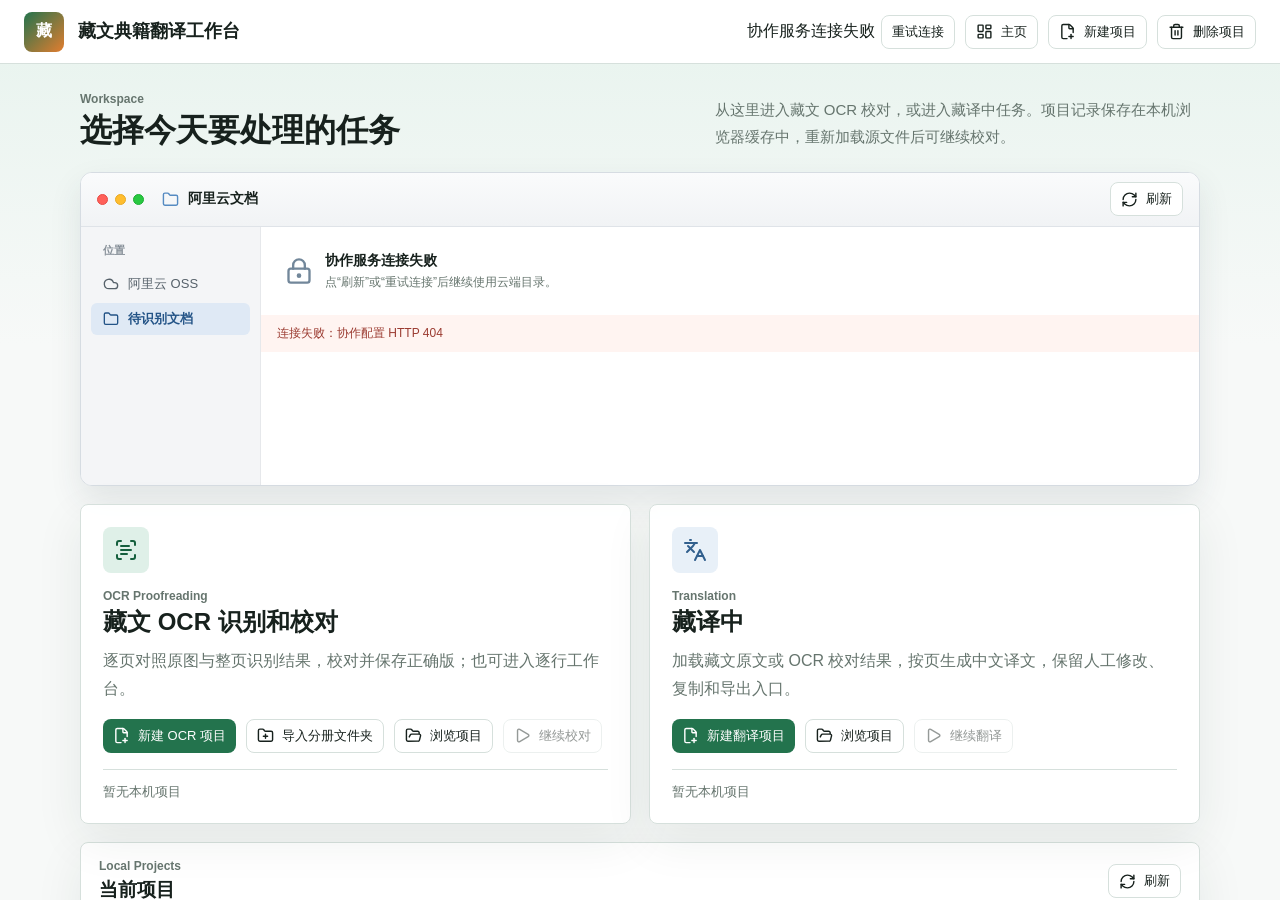
==== tibetan-proofreading-app/index.html @ 3f857a77 "Route OSS files explicitly to OCR or translation and simplify OCR header" ====
<!doctype html>
<html lang="zh-CN">
  <head>
    <meta charset="utf-8" />
    <meta name="viewport" content="width=device-width, initial-scale=1" />
    <meta http-equiv="Cache-Control" content="no-store, no-cache, must-revalidate" />
    <meta http-equiv="Pragma" content="no-cache" />
    <meta http-equiv="Expires" content="0" />
    <title>藏文典籍翻译工作台</title>
    <script>
      window.__tibetanWorkbenchBootReady = false;
      window.__tibetanWorkbenchBootAssetFailed = false;
      const bootRetryKey = "tibetan-workbench-asset-retry-v25";
      function showBootFailure() {
        const actor = document.getElementById("collaborationActorLabel");
        const title = document.getElementById("cloudLibraryAuthTitle");
        const hint = document.getElementById("cloudLibraryAuthHint");
        const retry = document.getElementById("collaborationRetryButton");
        if (actor) actor.textContent = "页面加载失败，请重试连接";
        if (title) title.textContent = "页面资源加载失败";
        if (hint) hint.textContent = "请检查网络后点击“重试连接”。";
        if (retry) {
          retry.hidden = false;
          retry.onclick = function () { window.location.reload(); };
        }
      }
      document.addEventListener("DOMContentLoaded", () => {
        if (window.__tibetanWorkbenchBootAssetFailed) showBootFailure();
      });
      window.__tibetanWorkbenchBootFailure = function () {
        if (window.__tibetanWorkbenchBootReady || window.__tibetanWorkbenchBootAssetFailed) return;
        window.__tibetanWorkbenchBootAssetFailed = true;
        showBootFailure();
        try {
          if (window.sessionStorage.getItem(bootRetryKey) !== "1") {
            window.sessionStorage.setItem(bootRetryKey, "1");
            window.setTimeout(() => window.location.reload(), 1200);
          }
        } catch (_) { /* Storage may be disabled; the manual retry remains available. */ }
      };
      window.__tibetanWorkbenchBootSuccess = function () {
        if (window.__tibetanWorkbenchBootAssetFailed) return;
        try { window.sessionStorage.removeItem(bootRetryKey); } catch (_) { /* Storage may be disabled. */ }
      };
      window.setTimeout(window.__tibetanWorkbenchBootFailure, 90000);
    </script>
    <link rel="stylesheet" href="./styles.css?v=20261031-cloud-workflow-v1" onerror="window.__tibetanWorkbenchBootFailure()" />
    <script src="./vendor/pdf.min.js" defer></script>
    <script src="./vendor/lucide.min.js" defer></script>
    <script src="./app.js?v=20261031-cloud-workflow-v1" defer onerror="window.__tibetanWorkbenchBootFailure()"></script>
  </head>
  <body>
    <main class="app-shell ocr-only-mode ai-only-mode">
      <header class="topbar">
        <div class="brand">
          <span class="brand-mark">藏</span>
          <div>
            <h1>藏文典籍翻译工作台</h1>
          </div>
        </div>
        <div class="project-actions" aria-label="项目操作">
          <div id="collaborationLoginBar" class="collaboration-login-bar">
            <span id="collaborationActorLabel">正在连接协作服务…</span>
            <select id="collabHeaderName" aria-label="协作者姓名" hidden></select>
            <input id="collabHeaderPassword" type="password" autocomplete="current-password" placeholder="共用口令" aria-label="协作共用口令" hidden />
            <button id="collabHeaderLogin" class="primary-button compact" type="button" hidden>登录协作</button>
            <button id="collabHeaderLogout" class="ghost-button compact" type="button" hidden>退出</button>
            <button id="collaborationRetryButton" class="ghost-button compact" type="button" hidden>重试连接</button>
          </div>
          <button id="homeButton" class="ghost-button compact workbench-only-action" type="button">
            <i data-lucide="layout-dashboard"></i>
            <span>主页</span>
          </button>
          <button id="newProjectButton" class="ghost-button compact workbench-only-action" type="button">
            <i data-lucide="file-plus-2"></i>
            <span>新建项目</span>
          </button>
          <button id="deleteProjectButton" class="ghost-button compact danger-action workbench-only-action" type="button">
            <i data-lucide="trash-2"></i>
            <span>删除项目</span>
          </button>
        </div>
      </header>

      <section class="control-band hidden-config-band" aria-label="OCR 和分页控制" hidden>
        <div class="control-group wide">
          <label for="endpointInput">BDRC OCR 接口</label>
          <input id="endpointInput" type="url" value="http://127.0.0.1:18090/ocr" spellcheck="false" />
        </div>
        <div class="control-group wide">
          <label for="aiOcrEndpointInput">Gemini OCR 接口</label>
          <input id="aiOcrEndpointInput" type="url" value="http://127.0.0.1:18092/ocr" spellcheck="false" />
        </div>
        <div class="control-group wide translation-feature">
          <label for="translateEndpointInput">藏译汉接口</label>
          <input id="translateEndpointInput" type="url" value="http://127.0.0.1:18091/translate" spellcheck="false" />
        </div>
        <div class="control-group">
          <label for="dpiInput">OCR 图片 DPI</label>
          <select id="dpiInput">
            <option value="200">200</option>
            <option value="260" selected>260</option>
            <option value="300">300</option>
            <option value="360">360</option>
          </select>
        </div>
        <div class="control-group">
          <label for="pageInput">页码</label>
          <div class="stepper">
            <button id="prevButton" class="icon-button" type="button" aria-label="上一页">
              <i data-lucide="chevron-left"></i>
            </button>
            <input id="pageInput" type="number" min="1" value="1" />
            <span id="pageTotal">/ 0</span>
            <button id="nextButton" class="icon-button" type="button" aria-label="下一页">
              <i data-lucide="chevron-right"></i>
            </button>
          </div>
        </div>
        <div class="control-group">
          <label for="zoomInput">显示比例</label>
          <select id="zoomInput">
            <option value="fit" selected>适应宽度</option>
            <option value="1">100%</option>
            <option value="1.25">125%</option>
            <option value="1.5">150%</option>
            <option value="2">200%</option>
          </select>
        </div>
      </section>

      <section id="geminiBackgroundJobs" aria-label="Gemini 后台识别任务" hidden></section>
      <section id="statusBar" class="status-bar is-hidden" role="status" hidden></section>

      <section id="homeView" class="home-view" aria-label="工作台主页">
        <div class="home-hero">
          <div>
            <span class="eyebrow">Workspace</span>
            <h2>选择今天要处理的任务</h2>
          </div>
          <p>从这里进入藏文 OCR 校对，或进入藏译中任务。项目记录保存在本机浏览器缓存中，重新加载源文件后可继续校对。</p>
        </div>

        <section id="cloudLibrary" class="home-cloud-library" aria-label="阿里云文档">
          <div class="finder-toolbar">
            <div class="finder-window-dots" aria-hidden="true"><span></span><span></span><span></span></div>
            <div class="finder-title"><i data-lucide="folder"></i><strong>阿里云文档</strong><span id="cloudLibraryCount"></span></div>
            <div class="finder-actions">
              <button id="cloudLibraryUploadButton" class="ghost-button compact" type="button" aria-label="上传文件" hidden><i data-lucide="upload"></i><span>上传文件</span></button>
              <input id="cloudLibraryUploadInput" type="file" accept=".pdf,.png,.jpg,.jpeg,.tif,.tiff,.docx,.md,.markdown,.txt" hidden />
              <button id="cloudLibraryRefreshButton" class="ghost-button compact" type="button" aria-label="刷新云端文档"><i data-lucide="refresh-cw"></i>刷新</button>
            </div>
          </div>
          <div class="finder-content">
            <aside class="finder-sidebar" aria-label="位置"><span class="finder-sidebar-heading">位置</span><span class="finder-sidebar-item"><i data-lucide="cloud"></i>阿里云 OSS</span><span class="finder-sidebar-item is-active"><i data-lucide="folder"></i>待识别文档</span></aside>
            <div class="finder-main">
              <div id="cloudLibraryAuth" class="finder-auth">
                <i data-lucide="lock-keyhole"></i>
                <div><strong id="cloudLibraryAuthTitle">正在连接阿里云 OSS</strong><p id="cloudLibraryAuthHint">请稍候，正在检查协作者登录状态。</p></div>
                <select id="collaboratorName" aria-label="协作者姓名" hidden></select>
                <input id="cloudLibraryPassword" type="password" autocomplete="off" placeholder="访问口令" aria-label="云端文档访问口令" hidden />
                <button id="cloudLibraryUnlockButton" class="primary-button compact" type="button" hidden>解锁</button>
              </div>
              <div id="cloudLibraryStatus" class="finder-status" role="status"></div>
              <div id="cloudLibraryFiles" hidden>
                <nav id="cloudLibraryBreadcrumb" class="finder-breadcrumb" aria-label="当前文件夹"></nav>
                <div class="finder-columns" aria-hidden="true"><span>名称</span><span>修改日期</span><span>大小</span><span>种类</span><span>打开方式</span></div>
                <div id="cloudLibraryRows" class="finder-rows"></div>
              </div>
            </div>
          </div>
        </section>

        <div class="home-entry-grid">
          <article class="home-entry-card" data-workflow-card="ocr">
            <div class="home-entry-icon">
              <i data-lucide="scan-text"></i>
            </div>
            <div class="home-entry-body">
              <span class="eyebrow">OCR Proofreading</span>
              <h3>藏文 OCR 识别和校对</h3>
              <p>逐页对照原图与整页识别结果，校对并保存正确版；也可进入逐行工作台。</p>
            </div>
            <div class="home-entry-actions">
              <button id="homeNewOcrProjectButton" class="primary-button compact" type="button">
                <i data-lucide="file-plus-2"></i>
                <span>新建 OCR 项目</span>
              </button>
              <button id="homeNewOcrFolderProjectButton" class="ghost-button compact" type="button">
                <i data-lucide="folder-plus"></i>
                <span>导入分册文件夹</span>
              </button>
              <button id="homeBrowseOcrProjectsButton" class="ghost-button compact" type="button">
                <i data-lucide="folder-open"></i>
                <span>浏览项目</span>
              </button>
              <button id="homeContinueOcrTaskButton" class="ghost-button compact" type="button">
                <i data-lucide="play"></i>
                <span>继续校对</span>
              </button>
            </div>
            <div class="home-entry-stats" id="homeOcrStats">暂无项目</div>
          </article>

          <article class="home-entry-card" data-workflow-card="translation">
            <div class="home-entry-icon is-translation">
              <i data-lucide="languages"></i>
            </div>
            <div class="home-entry-body">
              <span class="eyebrow">Translation</span>
              <h3>藏译中</h3>
              <p>加载藏文原文或 OCR 校对结果，按页生成中文译文，保留人工修改、复制和导出入口。</p>
            </div>
            <div class="home-entry-actions">
              <button id="homeNewTranslationProjectButton" class="primary-button compact" type="button">
                <i data-lucide="file-plus-2"></i>
                <span>新建翻译项目</span>
              </button>
              <button id="homeBrowseTranslationProjectsButton" class="ghost-button compact" type="button">
                <i data-lucide="folder-open"></i>
                <span>浏览项目</span>
              </button>
              <button id="homeContinueTranslationTaskButton" class="ghost-button compact" type="button">
                <i data-lucide="play"></i>
                <span>继续翻译</span>
              </button>
            </div>
            <div class="home-entry-stats" id="homeTranslationStats">暂无项目</div>
          </article>
        </div>

        <section class="home-projects" aria-label="当前项目">
          <div class="home-section-header">
            <div>
              <span class="eyebrow">Local Projects</span>
              <h3>当前项目</h3>
            </div>
            <button id="homeRefreshProjectsButton" class="ghost-button compact" type="button">
              <i data-lucide="refresh-cw"></i>
              <span>刷新</span>
            </button>
          </div>
          <div id="homeProjectList" class="home-project-list"></div>
        </section>
      </section>

      <section id="workbenchView" class="workspace ocr-only-mode" aria-label="原文与 OCR 对照区" hidden>
        <section class="viewer-pane" aria-label="原文单页显示">
          <div class="pane-header viewer-pane-header">
            <div class="viewer-title-block">
              <span class="eyebrow">原文单页</span>
              <h2 id="sourceTitle">未载入文件</h2>
              <button id="fileLoadButton" class="file-button compact viewer-file-button" type="button">
                <i data-lucide="upload"></i>
                <span>加载文件</span>
              </button>
              <input
                id="fileInput"
                type="file"
                accept=".pdf,.docx,.md,.markdown,.txt,application/pdf,application/vnd.openxmlformats-officedocument.wordprocessingml.document,text/markdown,text/plain,image/*"
              />
              <input
                id="folderInput"
                type="file"
                accept=".pdf,application/pdf"
                webkitdirectory
                directory
                multiple
              />
            </div>
            <div class="viewer-header-actions">
              <div class="viewer-page-stepper" aria-label="页面导航">
                <button id="viewerFirstPageButton" class="icon-button compact page-jump-button" type="button" aria-label="第一页" title="第一页">
                  <i data-lucide="skip-back"></i>
                </button>
                <button id="viewerPrevPageButton" class="icon-button compact page-jump-button" type="button" aria-label="上一页" title="上一页">
                  <i data-lucide="chevron-left"></i>
                </button>
                <input id="viewerPageInput" class="viewer-page-input" type="number" min="1" value="1" aria-label="当前页码" />
                <span id="renderMeta" class="viewer-page-total">/ 0</span>
                <button id="viewerNextPageButton" class="icon-button compact page-jump-button" type="button" aria-label="下一页" title="下一页">
                  <i data-lucide="chevron-right"></i>
                </button>
                <button id="viewerLastPageButton" class="icon-button compact page-jump-button" type="button" aria-label="最后一页" title="最后一页">
                  <i data-lucide="skip-forward"></i>
                </button>
              </div>
              <div class="viewer-page-stepper" aria-label="原文缩放">
                <button id="viewerZoomOutButton" class="icon-button compact" type="button" aria-label="缩小原文" title="缩小原文">
                  <i data-lucide="zoom-out"></i>
                </button>
                <span id="viewerZoomLabel" class="viewer-page-total">100%</span>
                <button id="viewerZoomInButton" class="icon-button compact" type="button" aria-label="放大原文" title="放大原文">
                  <i data-lucide="zoom-in"></i>
                </button>
              </div>
              <div id="thumbnailList" hidden></div>
            </div>
            <button class="pane-collapse-button" type="button" data-collapse-pane="viewer" aria-label="折叠原文栏" title="折叠原文栏">
              <i data-lucide="panel-left-close"></i>
            </button>
          </div>
          <div id="pageViewport" class="page-viewport">
            <canvas id="pdfCanvas"></canvas>
            <img id="imagePage" alt="上传图片原文" />
            <div id="sourceBlockOverlay" class="source-block-overlay" aria-hidden="true"></div>
            <div id="sourceLineHighlight" class="source-line-highlight" aria-hidden="true"></div>
            <div id="emptyState" class="empty-state">
              <i data-lucide="file-search"></i>
              <p>上传藏文 PDF 后，这里显示当前单页原文。</p>
            </div>
            <button id="sourceRetryButton" class="ghost-button compact source-retry-button" type="button" hidden>重试加载当前页</button>
          </div>
        </section>

        <div class="viewer-ocr-divider">
          <div class="pane-resizer viewer-ocr-resizer" data-resizer="viewer-ocr" aria-hidden="true"></div>
          <button class="pane-collapse-button pane-resizer-toggle viewer-ocr-divider-toggle" type="button" data-collapse-pane="viewer" aria-label="折叠原文栏" title="折叠原文栏">
            <i data-lucide="panel-left-close"></i>
          </button>
        </div>

        <section class="ocr-pane" aria-label="Gemini OCR 结果">
          <div class="pane-header">
            <div>
              <span id="ocrPaneEyebrow" class="eyebrow">Gemini OCR 结果</span>
              <h2 id="ocrTitle">等待识别</h2>
            </div>
            <div id="ocrMeta" class="meta-pill">未识别</div>
          </div>

          <div class="ocr-toolbar">
            <div class="ocr-toolbar-row ocr-toolbar-primary">
            <label class="ocr-profile-control resource-profile-control" for="ocrProfileSelect">
              <span>类型</span>
              <select id="ocrProfileSelect" aria-label="藏文资料类型">
                <option value="handwritten">手写体</option>
                <option value="traditional" selected>传统经书印刷版式</option>
                <option value="modern">现代印刷版式</option>
              </select>
            </label>
            <div class="viewer-page-stepper ocr-page-navigation" aria-label="OCR 结果页面导航">
              <button id="ocrFirstPageButton" class="icon-button compact page-jump-button" type="button" aria-label="右栏第一页" title="第一页"><i data-lucide="skip-back"></i></button>
              <button id="ocrPrevPageButton" class="icon-button compact page-jump-button" type="button" aria-label="右栏上一页" title="上一页"><i data-lucide="chevron-left"></i></button>
              <input id="ocrPageInput" class="viewer-page-input" type="number" min="1" value="1" aria-label="右栏当前页码" />
              <span id="ocrPageTotal" class="viewer-page-total">/ 0</span>
              <button id="ocrNextPageButton" class="icon-button compact page-jump-button" type="button" aria-label="右栏下一页" title="下一页"><i data-lucide="chevron-right"></i></button>
              <button id="ocrLastPageButton" class="icon-button compact page-jump-button" type="button" aria-label="右栏最后一页" title="最后一页"><i data-lucide="skip-forward"></i></button>
            </div>
            <button id="ocrButton" class="primary-button compact" type="button">
              <i data-lucide="scan-text"></i>
              <span>识别</span>
            </button>
            <label class="ocr-profile-control ocr-engine-control" for="ocrModeSelect">
              <span>引擎</span>
              <select id="ocrModeSelect" aria-label="OCR 识别引擎">
                <option value="ai" selected>Gemini</option>
              </select>
            </label>
            <button id="batchOcrButton" class="ghost-button compact" type="button" disabled>批量识别剩余页</button>
            <button id="cancelBatchOcrButton" class="ghost-button compact" type="button" hidden>停止批量</button>
            </div>
            <div class="ocr-toolbar-row ocr-toolbar-secondary">
            <button id="copyButton" class="ghost-button compact quiet-action" type="button" aria-label="复制 OCR 文本" title="复制 OCR 文本">
              <i data-lucide="copy"></i>
              <span>复制</span>
            </button>
            <button id="downloadTextButton" class="ghost-button compact" type="button" aria-label="下载所有页各模型 OCR 结果 Markdown" title="下载所有页各模型 OCR 结果、字数和错误统计 Markdown">
              <i data-lucide="file-down"></i>
              <span>Markdown</span>
            </button>
            <div id="ocrViewSwitch" class="view-switch" role="group" aria-label="OCR 结果显示方式">
              <button id="proofreadViewButton" class="view-switch-button" type="button">校对</button>
              <button id="compareViewButton" class="view-switch-button" type="button">对照</button>
              <button id="lineViewButton" class="view-switch-button active" type="button">逐行</button>
              <button id="textViewButton" class="view-switch-button" type="button">文本</button>
            </div>
            <div class="font-size-controls" role="group" aria-label="右栏识别文字大小">
              <button
                id="decreaseOcrFontButton"
                class="icon-button compact font-size-button"
                type="button"
                aria-label="缩小右栏识别文字"
                title="缩小右栏识别文字"
              >
                <span class="font-size-glyph" aria-hidden="true">A<sup>−</sup></span>
              </button>
              <button
                id="increaseOcrFontButton"
                class="icon-button compact font-size-button"
                type="button"
                aria-label="放大右栏识别文字"
                title="放大右栏识别文字"
              >
                <span class="font-size-glyph" aria-hidden="true">A<sup>+</sup></span>
              </button>
            </div>
            <div id="batchOcrProgress" class="review-feedback" role="status" aria-live="polite"></div>
            <button class="pane-collapse-button" type="button" data-collapse-pane="ocr" aria-label="折叠 OCR 栏" title="折叠 OCR 栏">
              <i data-lucide="panel-left-close"></i>
            </button>
            </div>
          </div>

          <section id="collaborationPanel" class="collaboration-panel" hidden aria-label="多人协作任务">
            <strong>多人协作 · 第 <span id="collabPageNumber">1</span> 页</strong>
            <button id="collabShowHistory" class="ghost-button compact" type="button">查看本页修改历史</button>
            <button id="collabRetryLoad" class="ghost-button compact" type="button" hidden>重试加载校对</button>
            <button id="collabRetrySync" class="ghost-button compact" type="button" hidden>重试云端同步</button>
            <button id="collabLogout" class="ghost-button compact" type="button">退出协作</button>
            <span id="collabFeedback" role="status"></span>
          </section>

          <section id="gemini4Panel" class="gemini4-panel" hidden aria-label="Gemini 4 逐页识别结果">
            <div class="gemini4-heading">
              <strong>Gemini 4 · 第 <span id="gemini4PageNumber">1</span> 页</strong>
              <a id="wholePageProofreadLink" href="./whole-page-proofread.html">整页校对 →</a>
              <button id="gemini4ImportButton" class="ghost-button compact" type="button">导入 24 页 TXT</button>
              <input id="gemini4ImportInput" type="file" accept=".txt,text/plain" hidden />
            </div>
            <div id="gemini4Feedback" class="review-feedback" role="status" aria-live="polite"></div>
          <details id="gemini4Details"><summary>查看 Gemini 4 原文</summary><pre id="gemini4Text"></pre></details>
          </section>

          <div id="ocrLineCompare" class="ocr-line-compare" aria-label="Gemini OCR 逐行校对"></div>

          <textarea
            id="ocrText"
            class="is-hidden"
            spellcheck="false"
            placeholder="可编辑 PDF/Word 会优先显示直接提取的文本；扫描件可点击“识别”调用 OCR，也可以直接粘贴外部结果校对。"
          ></textarea>

          <div class="result-summary">
            <div>
              <span class="summary-label">当前页字数</span>
              <strong id="charCount">0</strong>
            </div>
            <div>
              <span class="summary-label">已提取/识别页</span>
              <strong id="recognizedCount">0</strong>
            </div>
          </div>
        </section>

        <div class="pane-resizer" data-resizer="ocr-ai" aria-hidden="true"></div>

        <section class="ai-ocr-pane" aria-label="Gemini OCR 结果">
          <div class="pane-header">
            <div>
              <span class="eyebrow">Gemini OCR 结果</span>
              <h2 id="aiOcrTitle">等待智能识别</h2>
            </div>
            <div id="aiOcrMeta" class="meta-pill">未返回</div>
            <button class="pane-collapse-button" type="button" data-collapse-pane="ai" aria-label="折叠 Gemini 栏" title="折叠 Gemini 栏">
              <i data-lucide="panel-left-close"></i>
            </button>
          </div>

          <div class="ocr-toolbar">
            <button id="copyAiButton" class="ghost-button compact quiet-action" type="button" aria-label="复制 Gemini OCR 文本" title="复制 Gemini OCR 文本">
              <i data-lucide="copy"></i>
              <span>复制</span>
            </button>
            <button id="downloadAiTextButton" class="ghost-button compact quiet-action" type="button" aria-label="导出全部 Gemini OCR 文本" title="导出全部 Gemini OCR 文本">
              <i data-lucide="download"></i>
              <span>导出全部</span>
            </button>
          </div>

          <div id="aiOcrLineCompare" class="ocr-line-compare ai-ocr-line-compare" aria-label="Gemini OCR 逐行结果"></div>

          <div class="result-summary">
            <div>
              <span class="summary-label">当前页字数</span>
              <strong id="aiCharCount">0</strong>
            </div>
            <div>
              <span class="summary-label">AI 返回行数</span>
              <strong id="aiLineCount">0</strong>
            </div>
          </div>
        </section>

        <div class="pane-resizer pane-resizer-toggle translation-feature" data-resizer="ai-translation">
          <button
            id="toggleTranslationPaneButton"
            class="translation-toggle"
            type="button"
            aria-label="展开藏译汉结果栏"
            aria-expanded="false"
          >
            <i data-lucide="panel-right-open"></i>
            <span>译</span>
          </button>
        </div>

        <section class="translation-pane translation-feature" aria-label="藏译汉结果">
          <div class="pane-header">
            <div>
              <span class="eyebrow">藏译汉结果</span>
              <h2 id="translationTitle">等待翻译</h2>
            </div>
            <div id="translationMeta" class="meta-pill">未翻译</div>
          </div>

          <div class="translation-role-toolbar">
            <label for="translationRoleSelect">角色</label>
            <select id="translationRoleSelect" aria-label="翻译角色"></select>
            <button id="manageRolesButton" class="ghost-button compact quiet-action" type="button" aria-label="角色管理" title="角色管理">
              <i data-lucide="settings-2"></i>
              <span>角色管理</span>
            </button>
            <select id="translationRoleModel" class="meta-pill role-model-pill" aria-label="当前翻译模型" title="选择当前翻译角色使用的模型">
              <option value="gemini:gemini-4-argon">Gemini 4 Argon</option>
              <option value="gemini:gemini-3.8-flash">Gemini 3.8 Flash</option>
              <option value="gemini:gemini-3.6-flash">Gemini 3.6 Flash</option>
              <option value="gemini:gemini-3.5-flash-lite">Gemini 3.5 Flash-Lite</option>
              <option value="gemini:gemini-3.1-pro-preview">Gemini 3.1 Pro Preview</option>
            </select>
          </div>

          <div class="ocr-toolbar">
            <button id="translateButton" class="primary-button compact" type="button">
              <i data-lucide="languages"></i>
              <span>翻译</span>
            </button>
            <button id="checkTranslateButton" class="ghost-button compact quiet-action" type="button" aria-label="检查翻译服务" title="检查翻译服务">
              <i data-lucide="plug-zap"></i>
              <span>检查翻译</span>
            </button>
            <button id="copyTranslationButton" class="ghost-button compact quiet-action" type="button" aria-label="复制译文" title="复制译文">
              <i data-lucide="copy"></i>
              <span>复制</span>
            </button>
            <button id="clearTranslationButton" class="ghost-button compact quiet-action" type="button" aria-label="清空本页译文" title="清空本页译文">
              <i data-lucide="eraser"></i>
              <span>清空本页</span>
            </button>
            <button id="downloadTranslationButton" class="ghost-button compact quiet-action" type="button" aria-label="导出全部译文" title="导出全部译文">
              <i data-lucide="download"></i>
              <span>导出全部</span>
            </button>
          </div>

          <textarea
            id="translationText"
            spellcheck="false"
            placeholder="点击“翻译”后，会优先使用 PDF/Word 文本层；没有可提取文本时再使用 OCR 或人工校对文本。"
          ></textarea>

          <div class="result-summary">
            <div>
              <span class="summary-label">当前页中文字数</span>
              <strong id="translationCharCount">0</strong>
            </div>
            <div>
              <span class="summary-label">已翻译页</span>
              <strong id="translatedCount">0</strong>
            </div>
          </div>
        </section>
      </section>
    </main>

    <div id="roleManagerModal" class="modal-backdrop is-hidden" role="dialog" aria-modal="true" aria-labelledby="roleManagerTitle">
      <section class="role-modal">
        <header class="role-modal-header">
          <div>
            <span class="eyebrow">Prompt Role</span>
            <h2 id="roleManagerTitle">翻译角色管理</h2>
          </div>
          <button id="closeRoleManagerButton" class="icon-button compact" type="button" aria-label="关闭角色管理">
            <i data-lucide="x"></i>
          </button>
        </header>

        <div class="role-modal-body">
          <aside class="role-list-panel">
            <button id="newRoleButton" class="ghost-button compact full-width" type="button">
              <i data-lucide="plus"></i>
              <span>新建角色</span>
            </button>
            <div id="roleList" class="role-list" aria-label="翻译角色列表"></div>
          </aside>

          <form id="roleForm" class="role-form">
            <div class="form-grid">
              <label>
                显示名称
                <input id="roleNameInput" type="text" placeholder="例：学术直译" />
              </label>
              <label>
                标识符
                <input id="roleIdInput" type="text" placeholder="保存时自动生成" />
              </label>
              <label>
                源语言
                <select id="roleSourceLangInput">
                  <option value="bo">藏文</option>
                  <option value="zh">中文</option>
                  <option value="en">English</option>
                  <option value="sa">Sanskrit</option>
                </select>
              </label>
              <label>
                目标语言
                <select id="roleTargetLangInput">
                  <option value="zh">中文</option>
                  <option value="en">English</option>
                  <option value="bo">藏文</option>
                  <option value="sa">Sanskrit</option>
                </select>
              </label>
              <label class="wide-field">
                模型
                <select id="roleModelInput" aria-label="翻译模型">
                  <option value="gemini:gemini-4-argon">Gemini 4 Argon</option>
                  <option value="gemini:gemini-3.8-flash">Gemini 3.8 Flash</option>
                  <option value="gemini:gemini-3.6-flash">Gemini 3.6 Flash</option>
                  <option value="gemini:gemini-3.5-flash-lite">Gemini 3.5 Flash-Lite</option>
                  <option value="gemini:gemini-3.1-pro-preview">Gemini 3.1 Pro Preview</option>
                </select>
              </label>
              <label>
                temperature
                <input id="roleTemperatureInput" type="number" min="0" max="2" step="0.1" />
              </label>
              <label>
                max_tokens
                <input id="roleMaxTokensInput" type="number" min="256" max="16000" step="256" />
              </label>
            </div>

            <label class="prompt-field">
              译笔总旨 / system prompt
              <textarea id="roleSystemPromptInput" spellcheck="false"></textarea>
            </label>
            <label class="prompt-field">
              用户提示词模板 / user prompt template
              <textarea id="roleUserPromptTemplateInput" spellcheck="false"></textarea>
              <span class="field-hint">可用变量：{source_text}、{source_lang}、{target_lang}、{page}、{source_name}</span>
            </label>

            <footer class="role-modal-actions">
              <button id="deleteRoleButton" class="ghost-button compact" type="button">删除自定义角色</button>
              <button id="resetRolesButton" class="ghost-button compact" type="button">重置自定义角色</button>
              <button id="saveRoleButton" class="primary-button compact" type="submit">保存角色</button>
            </footer>
          </form>
        </div>
      </section>
    </div>
  </body>
</html>
---- tibetan-proofreading-app/styles.css ----
:root {
  --ocr-font-size: 22px;
  --proofread-ocr-font-size: 22px;
  color-scheme: light;
  --bg: #f7f9f8;
  --surface: #ffffff;
  --surface-soft: #eef5f2;
  --ink: #17211d;
  --muted: #66756e;
  --line: #d6e0dc;
  --line-strong: #9eb8ad;
  --green: #23734d;
  --green-deep: #155f3d;
  --green-soft: #dff0e8;
  --blue: #315f8d;
  --amber: #a9691f;
  --danger: #9a3e35;
  --shadow: 0 16px 48px rgba(20, 45, 36, 0.08);
  font-family: Inter, "Noto Sans SC", "PingFang SC", "Hiragino Sans GB", Arial, sans-serif;
}

* {
  box-sizing: border-box;
}

[hidden] {
  display: none !important;
}

html {
  width: 100%;
  height: 100%;
  background: var(--bg);
}

body {
  height: 100vh;
  width: 100%;
  min-width: 1120px;
  margin: 0;
  overflow: auto hidden;
  color: var(--ink);
  background: var(--bg);
}

button,
input,
select,
textarea {
  font: inherit;
}

button {
  border: 0;
}

.app-shell {
  height: 100vh;
  width: 100%;
  display: grid;
  grid-template-rows: auto auto auto 1fr;
  overflow: hidden;
}

.translation-feature {
  display: none !important;
}

.app-shell.translation-workflow .control-group.translation-feature {
  display: block !important;
}

.app-shell.translation-workflow .pane-resizer-toggle.translation-feature {
  display: flex !important;
}

.app-shell.translation-workflow .translation-pane.translation-feature {
  display: grid !important;
}

.topbar {
  min-height: 64px;
  padding: 10px 24px;
  display: flex;
  align-items: center;
  justify-content: space-between;
  gap: 24px;
  border-bottom: 1px solid var(--line);
  background: rgba(255, 255, 255, 0.92);
  backdrop-filter: blur(12px);
}

.brand {
  display: flex;
  align-items: center;
  gap: 14px;
  min-width: 0;
}

.brand-mark {
  width: 40px;
  height: 40px;
  display: grid;
  place-items: center;
  border-radius: 8px;
  color: #fff;
  font-weight: 800;
  background: linear-gradient(135deg, var(--green), #e27d2f);
}

.brand h1 {
  margin: 0;
  font-size: 18px;
  line-height: 1.25;
  letter-spacing: 0;
}

.project-actions {
  display: flex;
  align-items: center;
  justify-content: flex-end;
  gap: 10px;
  flex: 0 0 auto;
}

.app-shell.home-mode .workbench-only-action {
  display: none;
}

.app-shell.workbench-mode.ocr-only-mode #newProjectButton,
.app-shell.workbench-mode.ocr-only-mode #deleteProjectButton {
  display: none;
}

.home-view {
  min-height: 0;
  padding: 28px 32px 36px;
  overflow: auto;
  background:
    linear-gradient(180deg, rgba(223, 240, 232, 0.54), rgba(247, 249, 248, 0) 280px),
    var(--bg);
}

.home-hero {
  max-width: 1120px;
  margin: 0 auto 22px;
  display: grid;
  grid-template-columns: minmax(0, 0.9fr) minmax(280px, 0.72fr);
  gap: 28px;
  align-items: end;
}

.home-hero h2 {
  margin: 6px 0 0;
  font-size: 32px;
  line-height: 1.18;
  letter-spacing: 0;
}

.home-hero p {
  margin: 0;
  color: var(--muted);
  font-size: 15px;
  line-height: 1.75;
}

.home-entry-grid {
  max-width: 1120px;
  margin: 0 auto;
  display: grid;
  grid-template-columns: repeat(2, minmax(0, 1fr));
  gap: 18px;
}

.home-entry-card {
  min-height: 280px;
  padding: 22px;
  display: grid;
  grid-template-rows: auto 1fr auto auto;
  gap: 16px;
  border: 1px solid var(--line);
  border-radius: 8px;
  background: rgba(255, 255, 255, 0.96);
  box-shadow: var(--shadow);
}

.home-entry-icon {
  width: 46px;
  height: 46px;
  display: grid;
  place-items: center;
  border-radius: 8px;
  color: var(--green-deep);
  background: var(--green-soft);
}

.home-entry-icon.is-translation {
  color: var(--blue);
  background: #e8f0f8;
}

.home-entry-icon .lucide {
  width: 24px;
  height: 24px;
}

.home-entry-body h3 {
  margin: 4px 0 10px;
  font-size: 24px;
  line-height: 1.24;
  letter-spacing: 0;
}

.home-entry-body p {
  margin: 0;
  color: var(--muted);
  line-height: 1.75;
}

.home-entry-actions {
  display: flex;
  flex-wrap: wrap;
  gap: 10px;
  align-items: center;
}

.home-entry-stats {
  min-height: 30px;
  padding-top: 12px;
  color: var(--muted);
  border-top: 1px solid var(--line);
  font-size: 13px;
  line-height: 1.5;
}

.home-projects {
  max-width: 1120px;
  margin: 18px auto 0;
  border: 1px solid var(--line);
  border-radius: 8px;
  overflow: hidden;
  background: rgba(255, 255, 255, 0.96);
  box-shadow: var(--shadow);
}

.home-cloud-library {
  max-width: 1120px;
  margin: 0 auto 18px;
  overflow: hidden;
  border: 1px solid #d6dce2;
  border-radius: 12px;
  background: #fff;
  box-shadow: 0 14px 32px rgba(38, 59, 70, 0.10);
}

.home-cloud-library[hidden], .finder-auth[hidden], #cloudLibraryFiles[hidden], .finder-status[hidden] {
  display: none;
}

.collaboration-panel { display:flex; align-items:center; gap:8px; flex-wrap:wrap; padding:10px 14px; border-bottom:1px solid var(--line, #d8e2dc); background:#f4faf6; font-size:13px; }
.collaboration-login-bar { display:flex; align-items:center; gap:6px; }
.collaboration-login-bar[hidden] { display:none; }
.collaboration-login-bar input { width:128px; min-width:90px; }
.collaboration-login-bar select { max-width:110px; }
.collaboration-panel[hidden] { display:none; }
.collaboration-panel label { display:flex; align-items:center; gap:5px; color:#52635a; }
.collaboration-panel select { min-height:32px; max-width:150px; }
#collabFeedback { color:#52635a; }
#collabFeedback.is-error { color:#b42318; }

.finder-toolbar {
  display: flex;
  align-items: center;
  gap: 18px;
  min-height: 54px;
  padding: 9px 16px;
  border-bottom: 1px solid #dfe3e8;
  background: linear-gradient(#fafbfc, #f1f3f5);
}

.finder-window-dots { display: flex; gap: 7px; }
.finder-window-dots span { width: 11px; height: 11px; border-radius: 50%; background: #ff6059; border: 1px solid #e84b45; }
.finder-window-dots span:nth-child(2) { background: #ffbd2e; border-color: #e7a923; }
.finder-window-dots span:nth-child(3) { background: #28c840; border-color: #1cae34; }
.finder-title { display: flex; align-items: center; gap: 9px; min-width: 0; font-size: 14px; }
.finder-title .lucide { width: 17px; height: 17px; color: #568bc2; }
.finder-title span { color: var(--muted); font-size: 12px; font-weight: 400; }
.finder-actions { display: flex; align-items: center; gap: 8px; margin-left: auto; }
.finder-toolbar > button { margin-left: auto; }
.finder-content { display: grid; grid-template-columns: 180px minmax(0, 1fr); min-height: 258px; }
.finder-sidebar { display: grid; align-content: start; gap: 3px; padding: 16px 10px; border-right: 1px solid #e6e8eb; background: #f4f5f7; }
.finder-sidebar-heading { padding: 0 12px 7px; color: #868f98; font-size: 11px; font-weight: 700; }
.finder-sidebar-item { display: flex; align-items: center; gap: 9px; padding: 7px 12px; border-radius: 6px; color: #56616a; font-size: 13px; }
.finder-sidebar-item.is-active { background: #dfe9f5; color: #245487; font-weight: 600; }
.finder-sidebar-item .lucide { width: 16px; height: 16px; }
.finder-main { min-width: 0; }
.finder-auth { display: flex; flex-wrap: wrap; align-items: center; gap: 12px; padding: 24px; }
.finder-auth > .lucide { width: 28px; height: 28px; color: #72879a; }
.finder-auth > div { flex: 1 1 240px; }
.finder-auth strong { font-size: 14px; }
.finder-auth p { margin: 4px 0 0; color: var(--muted); font-size: 12px; }
.finder-auth input { width: min(210px, 100%); min-height: 34px; padding: 6px 10px; border: 1px solid #ccd5dc; border-radius: 6px; }
.finder-status { padding: 10px 16px; color: #577080; background: #f4f8fa; font-size: 12px; }
.finder-status.is-error { color: #9b3b31; background: #fff4f1; }
.finder-breadcrumb { display: flex; flex-wrap: wrap; align-items: center; gap: 6px; min-height: 43px; padding: 8px 17px; border-bottom: 1px solid #e8eaed; }
.finder-crumb { border: 0; background: none; color: #597087; font: inherit; font-size: 12px; cursor: pointer; }
.finder-crumb + .finder-crumb::before { content: "›"; margin-right: 10px; color: #9da9b2; }
.finder-crumb[aria-current="page"] { color: #263843; font-weight: 700; cursor: default; }
.finder-columns, .finder-row { display: grid; grid-template-columns: minmax(180px, 1fr) 120px 75px 90px 180px; align-items: center; }
.finder-columns { min-height: 31px; border-bottom: 1px solid #e8eaed; color: #7b8791; font-size: 11px; }
.finder-columns span, .finder-cell { min-width: 0; padding: 6px 12px; text-align: left; }
.finder-columns span + span, .finder-cell + .finder-cell { border-left: 1px solid #e8eaed; }
.finder-rows { max-height: 355px; overflow: auto; }
.finder-row { width: 100%; min-height: 39px; padding: 0; border: 0; border-bottom: 1px solid #f0f1f3; background: #fff; color: #384650; font: inherit; font-size: 12px; cursor: pointer; }
.finder-file-row { cursor: default; }
.finder-row:nth-child(even) { background: #f8fafb; }
.finder-row:hover, .finder-row:focus-visible { background: #e8f2fb; outline: none; }
.finder-row-name { display: flex; align-items: center; gap: 9px; min-width: 0; overflow: hidden; text-overflow: ellipsis; white-space: nowrap; }
.finder-row-name .lucide { flex: 0 0 auto; width: 17px; height: 17px; color: #568bc2; }
.finder-row-actions { display: flex; gap: 5px; align-items: center; }
.finder-row-actions button { padding: 5px 7px; border: 1px solid #a9c1d6; border-radius: 5px; background: #fff; color: #245487; font: inherit; white-space: nowrap; cursor: pointer; }
.finder-row-actions button:hover, .finder-row-actions button:focus-visible { background: #d9ebfa; outline: 2px solid #28649a; outline-offset: 1px; }
.finder-empty { padding: 32px 16px; margin: 0; color: var(--muted); text-align: center; font-size: 13px; }

@media (max-width: 760px) {
  .finder-content { grid-template-columns: 1fr; }
  .finder-sidebar { display: none; }
  .finder-columns, .finder-row { grid-template-columns: minmax(0, 1fr) 180px; }
  .finder-columns span:nth-child(2), .finder-columns span:nth-child(3), .finder-columns span:nth-child(4),
  .finder-cell:nth-child(2), .finder-cell:nth-child(3), .finder-cell:nth-child(4) { display: none; }
}

.home-section-header {
  min-height: 74px;
  padding: 16px 18px;
  display: flex;
  align-items: center;
  justify-content: space-between;
  gap: 16px;
  border-bottom: 1px solid var(--line);
}

.home-section-header h3 {
  margin: 3px 0 0;
  font-size: 19px;
  letter-spacing: 0;
}

.home-project-list {
  display: grid;
  grid-template-columns: repeat(2, minmax(0, 1fr));
  gap: 0;
}

.home-project-filter-summary {
  grid-column: 1 / -1;
  padding: 12px 18px;
  color: var(--muted);
  font-size: 13px;
  line-height: 1.5;
  background: #f5faf7;
  border-bottom: 1px solid var(--line);
}

.home-project-empty {
  grid-column: 1 / -1;
  padding: 28px 18px;
  color: var(--muted);
  text-align: center;
}

.home-project-card {
  min-width: 0;
  padding: 16px 18px;
  display: grid;
  gap: 12px;
  border-bottom: 1px solid var(--line);
}

.home-project-card:nth-child(odd) {
  border-right: 1px solid var(--line);
}

.home-project-card h4 {
  margin: 0;
  font-size: 16px;
  line-height: 1.35;
  letter-spacing: 0;
  overflow-wrap: anywhere;
}

.home-project-title-row {
  min-width: 0;
  display: flex;
  align-items: flex-start;
  justify-content: space-between;
  gap: 10px;
}

.home-project-title-row h4 {
  flex: 1;
}

.home-project-delete {
  flex: 0 0 auto;
}

.home-project-delete-confirm {
  display: flex;
  align-items: center;
  flex-wrap: wrap;
  gap: 8px;
  min-height: 34px;
  padding: 8px 10px;
  border: 1px solid #e1bbb6;
  border-radius: 6px;
  background: #fff7f5;
  color: #7f2f28;
  font-size: 13px;
}

.home-project-delete-confirm[hidden] {
  display: none;
}

.home-project-meta,
.home-project-progress {
  display: flex;
  flex-wrap: wrap;
  gap: 8px;
  color: var(--muted);
  font-size: 12px;
}

.home-project-progress span,
.home-project-meta span {
  padding: 3px 8px;
  border: 1px solid var(--line);
  border-radius: 999px;
  background: #fbfcfb;
}

.home-project-actions {
  display: flex;
  flex-wrap: wrap;
  gap: 8px;
}

.home-folder-parts {
  max-height: 122px;
  overflow: auto;
  display: grid;
  gap: 6px;
  padding: 8px;
  border: 1px solid var(--line);
  border-radius: 8px;
  background: #f7fbf8;
  color: var(--muted);
  font-size: 12px;
  line-height: 1.45;
}

.home-folder-parts span {
  overflow: hidden;
  text-overflow: ellipsis;
  white-space: nowrap;
}

.danger-action {
  color: var(--danger);
  border-color: #e1bbb6;
}

.danger-action:hover {
  color: #7f2f28;
  border-color: #cf9a92;
  background: #fff1ee;
}

.actions,
.control-actions,
.pane-toolbar,
.ocr-toolbar {
  display: flex;
  align-items: center;
  gap: 10px;
}

.pane-toolbar,
.ocr-toolbar {
  flex-wrap: wrap;
}

.ocr-toolbar-row {
  display: flex;
  align-items: center;
  flex-wrap: wrap;
  min-width: 0;
  gap: 10px;
}

.ocr-profile-control {
  display: inline-flex;
  align-items: center;
  gap: 6px;
  min-height: 34px;
  padding: 0 8px;
  border: 1px solid var(--line);
  border-radius: 8px;
  background: var(--surface);
  color: var(--muted);
  font-size: 12px;
}

.ocr-profile-control select {
  min-height: 30px;
  border: 0;
  background: transparent;
  color: var(--ink);
  font: inherit;
  cursor: pointer;
}

.ocr-profile-control select:focus {
  outline: 2px solid rgba(52, 121, 91, 0.25);
  outline-offset: 2px;
}

#fileInput,
#folderInput {
  position: absolute;
  width: 1px;
  height: 1px;
  overflow: hidden;
  clip: rect(0, 0, 0, 0);
}

.file-button,
.primary-button,
.ghost-button,
.icon-button {
  min-height: 38px;
  display: inline-flex;
  align-items: center;
  justify-content: center;
  gap: 8px;
  border-radius: 8px;
  cursor: pointer;
  white-space: nowrap;
  transition: transform 0.12s ease, border-color 0.12s ease, background 0.12s ease;
}

.file-button,
.primary-button {
  padding: 0 15px;
  color: #fff;
  background: var(--green);
}

.file-button:hover,
.primary-button:hover {
  background: var(--green-deep);
}

.ghost-button {
  padding: 0 13px;
  color: var(--ink);
  border: 1px solid var(--line);
  background: var(--surface);
}

.ghost-button:hover,
.icon-button:hover {
  border-color: var(--line-strong);
  background: var(--surface-soft);
}

.compact {
  min-height: 34px;
  padding: 0 10px;
  font-size: 13px;
}

.quiet-action {
  width: 34px;
  min-width: 34px;
  padding: 0;
  gap: 0;
}

.quiet-action span {
  position: absolute;
  width: 1px;
  height: 1px;
  overflow: hidden;
  clip: rect(0, 0, 0, 0);
  white-space: nowrap;
}

.quiet-action .lucide {
  width: 16px;
  height: 16px;
}

.icon-button {
  width: 34px;
  height: 34px;
  color: var(--ink);
  border: 1px solid var(--line);
  background: var(--surface);
}

button:active,
.file-button:active {
  transform: translateY(1px);
}

button:disabled {
  cursor: not-allowed;
  opacity: 0.45;
  transform: none;
}

.lucide {
  width: 17px;
  height: 17px;
  stroke-width: 2;
}

.control-band {
  padding: 14px 24px;
  display: grid;
  grid-template-columns: repeat(12, minmax(0, 1fr));
  gap: 12px;
  align-items: end;
  border-bottom: 1px solid var(--line);
  background: #fbfcfb;
}

.hidden-config-band {
  display: none !important;
}

.control-group {
  grid-column: span 2;
  min-width: 0;
}

.control-group.wide {
  grid-column: span 3;
}

.control-group label {
  display: block;
  margin: 0 0 6px;
  color: var(--muted);
  font-size: 12px;
  font-weight: 700;
}

.control-group input,
.control-group select {
  width: 100%;
  height: 38px;
  border: 1px solid var(--line);
  border-radius: 8px;
  color: var(--ink);
  background: var(--surface);
}

.control-group input {
  padding: 0 11px;
}

.control-group select {
  padding: 0 9px;
}

.stepper {
  height: 38px;
  display: grid;
  grid-template-columns: 34px 72px 58px 34px;
  align-items: center;
  gap: 8px;
}

#pageInput {
  text-align: center;
}

#pageTotal {
  color: var(--muted);
  font-size: 13px;
}

.status-bar {
  min-height: 40px;
  padding: 10px 24px;
  color: var(--muted);
  border-bottom: 1px solid var(--line);
  background: #f2f6f4;
  font-size: 13px;
}

.status-bar.is-hidden {
  display: none;
}

.status-bar.ok {
  color: var(--green-deep);
  background: var(--green-soft);
}

.status-bar.warn {
  color: var(--amber);
  background: #fff6e6;
}

.status-bar.error {
  color: var(--danger);
  background: #fff1ee;
}

.workspace {
  --viewer-min: 300px;
  --ocr-min: 240px;
  --ai-ocr-min: 240px;
  --viewer-width: 1.18fr;
  --proofread-viewer-width: 1.18fr;
  --ocr-width: 0.92fr;
  --ai-ocr-width: 0.92fr;
  --translation-width: 0px;
  width: 100%;
  max-width: none;
  min-height: 0;
  padding: 18px 24px 24px;
  display: grid;
  grid-template-columns:
    minmax(var(--viewer-min), var(--viewer-width))
    8px
    minmax(var(--ocr-min), var(--ocr-width))
    8px
    minmax(var(--ai-ocr-min), var(--ai-ocr-width));
  gap: 16px;
}

.workspace.ocr-only-mode,
.workspace.translation-collapsed {
  grid-template-columns:
    minmax(var(--viewer-min), var(--viewer-width))
    8px
    minmax(var(--ocr-min), var(--ocr-width))
    8px
    minmax(var(--ai-ocr-min), var(--ai-ocr-width));
}

.workspace.translation-enabled:not(.translation-collapsed):not(.ocr-only-mode) {
  grid-template-columns:
    minmax(var(--viewer-min), var(--viewer-width))
    8px
    minmax(var(--ocr-min), var(--ocr-width))
    8px
    minmax(var(--ai-ocr-min), var(--ai-ocr-width))
    8px
    minmax(280px, var(--translation-width));
}

.workspace.translation-workflow:not(.translation-collapsed):not(.ocr-only-mode) {
  grid-template-columns:
    minmax(var(--viewer-min), 1fr)
    minmax(360px, 1fr);
  align-items: stretch;
}

.workspace.translation-workflow .ocr-pane,
.workspace.translation-workflow .ai-ocr-pane,
.workspace.translation-workflow .pane-resizer[data-resizer="viewer-ocr"],
.workspace.translation-workflow .viewer-ocr-divider,
.workspace.translation-workflow .pane-resizer[data-resizer="ocr-ai"],
.workspace.translation-workflow .pane-resizer[data-resizer="ai-translation"] {
  display: none !important;
}

.workspace.translation-workflow .translation-pane {
  display: grid;
  grid-template-rows: auto auto auto minmax(0, 1fr) auto;
  min-width: 0;
  min-height: 0;
}

.workspace.translation-workflow .viewer-pane,
.workspace.translation-workflow .translation-pane {
  height: 100%;
}

.workspace.translation-workflow .translation-pane .pane-header {
  min-width: 0;
}

.workspace.translation-workflow .translation-role-toolbar {
  grid-template-columns: auto minmax(160px, 1fr) auto minmax(0, 180px);
}

.workspace.translation-workflow .translation-pane .ocr-toolbar {
  align-content: center;
}

.workspace.translation-workflow #translationText {
  display: block;
  width: 100%;
  height: 100%;
  min-width: 0;
  min-height: 0;
  overflow: auto;
  writing-mode: horizontal-tb;
}

.workspace.proofread-merged-view,
.workspace.proofread-merged-view.translation-collapsed,
.workspace.proofread-merged-view.ocr-only-mode {
  grid-template-columns:
    minmax(var(--viewer-min), var(--proofread-viewer-width))
    8px
    minmax(calc(var(--ocr-min) + var(--ai-ocr-min)), 1fr);
}

.workspace.proofread-merged-view .pane-resizer[data-resizer="ocr-ai"],
.workspace.proofread-merged-view .ai-ocr-pane {
  display: none;
}

.app-shell.ai-only-mode .ai-ocr-pane,
.app-shell.ai-only-mode .pane-resizer[data-resizer="ocr-ai"] {
  display: none !important;
}

.viewer-pane,
.ocr-pane,
.ai-ocr-pane,
.translation-pane {
  min-height: 0;
  border: 1px solid var(--line);
  border-radius: 8px;
  background: var(--surface);
  box-shadow: var(--shadow);
}

.pane-resizer {
  min-height: 0;
  position: relative;
  z-index: 4;
  width: 8px;
  touch-action: none;
  cursor: col-resize;
  border-radius: 999px;
  background: linear-gradient(180deg, rgba(35, 115, 77, 0.08), rgba(35, 115, 77, 0.2));
}

.viewer-ocr-divider {
  position: relative;
  z-index: 4;
  width: 8px;
  min-height: 0;
}

.viewer-ocr-divider > .pane-resizer {
  position: absolute;
  inset: 0;
  width: 8px;
  height: auto;
}

.pane-resizer::after {
  content: "";
  position: absolute;
  inset: 0 -8px;
  cursor: col-resize;
}

body.is-resizing-panes,
body.is-resizing-panes * {
  cursor: col-resize !important;
  user-select: none !important;
}

.pane-resizer::before {
  content: "";
  position: absolute;
  inset: 0;
  border-radius: inherit;
  opacity: 0;
  background: rgba(35, 115, 77, 0.14);
  transition: opacity 0.12s ease;
}

.pane-resizer:hover::before {
  opacity: 1;
}

.pane-resizer-toggle {
  position: absolute;
  z-index: 6;
  top: 50%;
  left: 50%;
  width: 30px;
  min-width: 30px;
  height: 34px;
  padding: 0;
  display: grid;
  place-items: center;
  transform: translate(-50%, -50%);
  border: 1px solid var(--line);
  border-radius: 8px;
  color: var(--green-deep);
  background: #fff;
  box-shadow: 0 3px 10px rgba(20, 45, 36, 0.12);
  cursor: pointer;
}

.pane-resizer-toggle:hover {
  border-color: var(--line-strong);
  background: #f5faf7;
}

.translation-toggle {
  width: 36px;
  min-height: 96px;
  padding: 8px 0;
  display: grid;
  place-items: center;
  gap: 6px;
  border: 1px solid var(--line);
  border-radius: 999px;
  color: var(--green-deep);
  background: rgba(255, 255, 255, 0.96);
  box-shadow: 0 10px 22px rgba(20, 45, 36, 0.08);
}

.translation-toggle span {
  font-size: 12px;
  font-weight: 800;
  letter-spacing: 0.08em;
  writing-mode: vertical-rl;
}

.workspace.translation-collapsed .translation-pane {
  display: none;
  opacity: 0;
  pointer-events: none;
  border-color: transparent;
  box-shadow: none;
}

.workspace.translation-collapsed .pane-resizer[data-resizer="ai-translation"] {
  display: none;
}

.page-strip {
  display: grid;
  grid-template-columns: 34px minmax(0, 1fr);
  min-height: 42px;
  overflow: hidden;
  border: 1px solid var(--line);
  border-radius: 8px;
  background: #f8fbf9;
}

.strip-header {
  padding: 4px 5px;
  display: grid;
  place-items: center;
  align-items: center;
  align-content: center;
  gap: 6px;
  color: var(--muted);
  border-right: 1px solid var(--line);
  font-weight: 700;
}

.strip-header span {
  font-size: 12px;
}

.thumbnail-list {
  min-height: 0;
  min-width: 0;
  padding: 5px;
  display: flex;
  gap: 5px;
  overflow: auto hidden;
}

.thumbnail-button {
  position: relative;
  width: 36px;
  min-width: 36px;
  height: 30px;
  margin: 0;
  padding: 0 6px;
  display: inline-grid;
  place-items: center;
  border: 1px solid var(--line);
  border-radius: 999px;
  color: var(--ink);
  background: #fff;
  cursor: pointer;
}

.thumbnail-button.active {
  border-color: var(--green);
  background: var(--green-soft);
}

.thumbnail-button.recognized::after {
  content: "";
  position: absolute;
  right: 4px;
  bottom: 4px;
  width: 5px;
  height: 5px;
  border-radius: 999px;
  background: var(--green-deep);
  color: var(--green-deep);
}

.thumbnail-button.direct-text::after {
  content: "";
  background: var(--blue);
}

.thumbnail-button.translated::after {
  content: "";
  color: var(--blue);
}

.thumbnail-button.recognized.translated::after {
  content: "";
}

.thumbnail-button.direct-text.translated::after {
  content: "";
}

.thumbnail-button span {
  color: var(--muted);
  font-size: 11px;
}

.thumbnail-placeholder {
  min-height: 0;
  display: grid;
  place-items: center;
  border: 1px dashed #d7e1dd;
  background: #f8faf9;
}

.thumbnail-button canvas,
.thumbnail-button img {
  width: 100%;
  max-height: 34px;
  height: auto;
  object-fit: contain;
  border: 1px solid #eef1ef;
  background: #fff;
}

.viewer-pane {
  display: grid;
  grid-template-rows: auto 1fr;
  overflow: hidden;
}

.ocr-pane,
.ai-ocr-pane,
.translation-pane {
  display: grid;
  grid-template-rows: auto auto 1fr;
  overflow: hidden;
}

.pane-header {
  min-height: 70px;
  padding: 14px 16px;
  display: flex;
  align-items: center;
  justify-content: space-between;
  gap: 16px;
  border-bottom: 1px solid var(--line);
}

.pane-header > div:first-child {
  min-width: 0;
}

.viewer-pane-header {
  align-items: center;
}

.viewer-title-block {
  flex: 0 1 220px;
  min-width: 150px;
  display: grid;
  align-content: center;
  justify-items: start;
  gap: 7px;
}

.viewer-file-button {
  min-height: 30px;
  padding: 0 11px;
  border-radius: 7px;
}

.viewer-header-actions {
  min-width: 0;
  flex: 1 1 auto;
  display: flex;
  align-items: center;
  justify-content: flex-end;
  gap: 12px;
}

.viewer-page-stepper {
  min-width: 0;
  display: inline-flex;
  align-items: center;
  justify-content: flex-end;
  gap: 7px;
}

.page-jump-button {
  width: 30px;
  min-width: 30px;
  height: 30px;
  border-radius: 7px;
  background: #f3f8ff;
}

.viewer-page-input {
  width: 68px;
  height: 30px;
  padding: 0 8px;
  font-size: 14px;
  border: 1px solid #cddbeb;
  border-radius: 7px;
  color: var(--ink);
  background: #f8fbff;
  text-align: center;
}

.viewer-page-total {
  min-width: 44px;
  color: var(--muted);
  font-size: 13px;
  font-variant-numeric: tabular-nums;
  font-weight: 700;
  white-space: nowrap;
}

.pane-collapse-button {
  width: 34px;
  min-width: 34px;
  height: 34px;
  display: inline-grid;
  place-items: center;
  border: 1px solid var(--line);
  border-radius: 8px;
  color: var(--muted);
  background: #fff;
  cursor: pointer;
}

.pane-collapse-button:hover {
  color: var(--green-deep);
  border-color: var(--line-strong);
}

.workspace.viewer-collapsed .viewer-pane > :not(.pane-header),
.workspace.ocr-collapsed .ocr-pane > :not(.pane-header),
.workspace.ai-collapsed .ai-ocr-pane > :not(.pane-header) {
  display: none;
}

.workspace.viewer-collapsed .viewer-pane .pane-header,
.workspace.ocr-collapsed .ocr-pane .pane-header,
.workspace.ai-collapsed .ai-ocr-pane .pane-header {
  min-height: 0;
  height: 100%;
  padding: 8px;
  display: grid;
  place-items: center;
  border-bottom: 0;
}

.workspace.viewer-collapsed .viewer-pane .pane-header > :not(.pane-collapse-button),
.workspace.ocr-collapsed .ocr-pane .pane-header > :not(.pane-collapse-button),
.workspace.ai-collapsed .ai-ocr-pane .pane-header > :not(.pane-collapse-button) {
  display: none;
}

.eyebrow {
  display: block;
  margin: 0 0 4px;
  color: var(--muted);
  font-size: 12px;
  font-weight: 800;
}

.pane-header h2 {
  max-width: 100%;
  margin: 0;
  overflow: hidden;
  text-overflow: ellipsis;
  white-space: nowrap;
  font-size: 16px;
  letter-spacing: 0;
}

.file-status {
  width: fit-content;
  max-width: 100%;
  margin-top: 8px;
  padding: 4px 8px;
  display: inline-flex;
  align-items: center;
  border: 1px solid var(--line);
  border-radius: 999px;
  overflow: hidden;
  text-overflow: ellipsis;
  white-space: nowrap;
  font-size: 12px;
  font-weight: 800;
}

.status-not-started {
  color: var(--muted);
  background: #fbfcfb;
}

.status-in-progress {
  color: var(--amber);
  border-color: #ecd3a9;
  background: #fff8e8;
}

.status-complete {
  color: var(--green-deep);
  border-color: #b9d9ca;
  background: var(--green-soft);
}

.meta-pill {
  min-width: 72px;
  padding: 6px 10px;
  border: 1px solid var(--line);
  border-radius: 999px;
  color: var(--muted);
  background: #fbfcfb;
  text-align: center;
  font-size: 12px;
  font-weight: 700;
}

.page-viewport {
  position: relative;
  min-height: 0;
  padding: 18px;
  overflow: auto;
  background:
    linear-gradient(45deg, #eef2ef 25%, transparent 25%),
    linear-gradient(-45deg, #eef2ef 25%, transparent 25%),
    linear-gradient(45deg, transparent 75%, #eef2ef 75%),
    linear-gradient(-45deg, transparent 75%, #eef2ef 75%);
  background-size: 24px 24px;
  background-position: 0 0, 0 12px, 12px -12px, -12px 0;
}

#pdfCanvas,
#imagePage {
  display: none;
  max-width: none;
  margin: 0 auto;
  border: 1px solid #cdd8d3;
  background: #fff;
  box-shadow: 0 8px 28px rgba(20, 45, 36, 0.16);
}

#imagePage {
  max-width: 100%;
}

.source-block-overlay {
  position: absolute;
  z-index: 12;
  inset: 0;
  pointer-events: none;
}

.source-sync-block {
  position: absolute;
  border: 1px solid rgba(35, 115, 77, 0.42);
  border-radius: 3px;
  background: rgba(35, 115, 77, 0.035);
  box-shadow: inset 0 0 0 1px rgba(255, 255, 255, 0.62);
}

.source-sync-block.has-ai {
  box-shadow:
    inset 0 0 0 1px rgba(47, 112, 194, 0.26),
    inset 0 0 0 999px rgba(47, 112, 194, 0.012);
}

.source-sync-block.has-difference {
  border-color: rgba(247, 144, 9, 0.7);
  border-style: dashed;
  background: rgba(247, 144, 9, 0.055);
}

.source-sync-block.is-estimated {
  border-style: dashed;
  border-color: rgba(224, 68, 56, 0.55);
  background: rgba(224, 68, 56, 0.055);
}

.source-sync-block.is-active {
  z-index: 14;
  border-color: transparent;
  background: transparent;
  box-shadow: none;
}

.source-line-highlight {
  position: absolute;
  z-index: 13;
  display: none;
  border: 2px solid #e04438;
  background: rgba(224, 68, 56, 0.12);
  box-shadow: 0 0 0 1px rgba(255, 255, 255, 0.85);
  pointer-events: none;
}

.source-line-highlight.is-visible {
  display: block;
}

.empty-state {
  position: absolute;
  inset: 0;
  display: grid;
  place-items: center;
  align-content: center;
  gap: 12px;
  color: var(--muted);
  text-align: center;
}

.empty-state .lucide {
  width: 38px;
  height: 38px;
}

.source-retry-button {
  position: absolute;
  z-index: 3;
  left: 50%;
  bottom: 20px;
  transform: translateX(-50%);
}

.markdown-source-preview {
  width: min(88%, 720px);
  max-height: calc(100% - 72px);
  overflow: auto;
  margin: 4px auto 0;
  padding: 14px 16px;
  border: 1px solid var(--line);
  border-radius: 8px;
  background: rgba(255, 255, 255, 0.78);
  color: var(--ink);
  font-family: "Noto Serif Tibetan", "Kailasa", "Microsoft Himalaya", "Noto Sans Tibetan", "Songti SC", serif;
  font-size: 18px;
  line-height: 1.9;
  text-align: left;
  white-space: pre-wrap;
}

.ocr-pane,
.ai-ocr-pane,
.translation-pane {
  grid-template-rows: auto auto 1fr auto;
}

.translation-pane {
  grid-template-rows: auto auto auto 1fr auto;
}

.pane-toolbar,
.ocr-toolbar {
  min-height: 44px;
  padding: 6px 16px;
  gap: 6px;
  border-bottom: 1px solid var(--line);
}

.translation-role-toolbar {
  min-height: 44px;
  padding: 6px 16px;
  display: grid;
  grid-template-columns: auto minmax(150px, 1fr) auto minmax(92px, auto);
  gap: 8px;
  align-items: center;
  border-bottom: 1px solid var(--line);
  background: #fbfcfb;
}

.translation-role-toolbar label {
  color: var(--muted);
  font-size: 12px;
  font-weight: 800;
}

.translation-role-toolbar select {
  width: 100%;
  height: 32px;
  padding: 0 9px;
  border: 1px solid var(--line);
  border-radius: 7px;
  color: var(--ink);
  background: var(--surface);
}

.role-model-pill {
  min-width: 0;
  max-width: 180px;
  padding: 0;
  border: 0;
  background: transparent;
  overflow: hidden;
  text-overflow: ellipsis;
  white-space: nowrap;
  text-align: left;
  font-weight: 600;
}

#ocrText,
#translationText {
  width: 100%;
  min-height: 0;
  padding: 18px;
  resize: none;
  border: 0;
  border-bottom: 1px solid var(--line);
  color: #111b17;
  background: #fff;
  font-family: "Noto Serif Tibetan", "Kailasa", "Microsoft Himalaya", "Noto Sans Tibetan", serif;
  font-size: 22px;
  line-height: 1.85;
  letter-spacing: 0;
}

#ocrText {
  font-size: var(--ocr-font-size, 22px);
}

.is-hidden {
  display: none !important;
}

.view-switch {
  height: 32px;
  margin-left: auto;
  padding: 3px;
  display: inline-grid;
  grid-template-columns: repeat(4, auto);
  border: 1px solid var(--line);
  border-radius: 7px;
  background: #f3f6f4;
}

.font-size-controls {
  height: 32px;
  margin-left: auto;
  display: inline-flex;
  align-items: center;
  gap: 4px;
}

.view-switch + .font-size-controls {
  margin-left: 0;
}

.font-size-button {
  width: 36px;
  min-width: 36px;
  justify-content: center;
}

.font-size-button .font-size-glyph {
  font-family: Inter, Arial, sans-serif;
  font-size: 14px;
  font-weight: 700;
  line-height: 1;
}

.font-size-button .font-size-glyph sup {
  position: relative;
  top: -0.15em;
  margin-left: 1px;
  font-size: 10px;
  line-height: 0;
}

.view-switch-button {
  min-width: 48px;
  padding: 0 8px;
  border-radius: 5px;
  color: var(--muted);
  background: transparent;
  cursor: pointer;
  font-size: 12px;
  font-weight: 700;
}

.view-switch-button.active {
  color: var(--green-deep);
  background: #fff;
  box-shadow: 0 1px 3px rgba(20, 45, 36, 0.14);
}

.ocr-line-compare {
  min-height: 0;
  overflow: auto;
  background: #edf0ee;
}

.gemini4-panel {
  padding: 8px 12px;
  border-bottom: 1px solid #bcd4e9;
  background: #f2f8fe;
}

.gemini4-panel[hidden], .gemini4-panel details[hidden] { display: none; }
.gemini4-heading { display: flex; align-items: center; justify-content: space-between; gap: 10px; color: #24558b; }
.gemini4-panel .review-feedback { margin: 3px 0; color: #376a52; }
.gemini4-panel summary { cursor: pointer; color: #24558b; font-weight: 600; }
.gemini4-panel pre {
  max-height: 220px;
  margin: 6px 0 0;
  overflow: auto;
  white-space: pre-wrap;
  overflow-wrap: anywhere;
  font-family: "Noto Serif Tibetan", "Microsoft Himalaya", serif;
  font-size: var(--ocr-font-size, 22px);
  line-height: 1.8;
}

.ocr-source-compare {
  margin: 10px;
  overflow: hidden;
  border: 1px solid #cbd8d2;
  border-radius: 8px;
  background: #fff;
}

.ocr-source-compare-note {
  padding: 9px 12px;
  border-bottom: 1px solid #d8e2dd;
  color: #5f6f66;
  background: #f7faf8;
  font-size: 12px;
  font-weight: 700;
  line-height: 1.5;
}

.ocr-source-columns {
  display: grid;
  grid-template-columns: minmax(220px, 1fr) minmax(220px, 1fr);
  min-height: 280px;
}

.ocr-source-column {
  min-width: 0;
  display: grid;
  grid-template-rows: auto minmax(0, 1fr);
  border-right: 1px solid #cbd8d2;
}

.ocr-source-column:last-child {
  border-right: 0;
}

.ocr-source-column-header {
  min-height: 50px;
  padding: 9px 12px;
  display: grid;
  gap: 2px;
  border-bottom: 1px solid #cbd8d2;
  background: #f3f8f5;
  color: var(--green-deep);
  font-size: 12px;
  font-weight: 800;
}

.ocr-source-column.is-llm .ocr-source-column-header {
  background: #f4f7fc;
  color: #244f7a;
}

.ocr-source-column-header span {
  color: var(--muted);
  font-size: 11px;
  font-weight: 700;
}

.ocr-source-column-body {
  min-height: 0;
  overflow: auto;
  background: #fff;
}

.ocr-source-single-body {
  min-height: 100%;
}

.ocr-source-single-body .ocr-source-compare-cell {
  border-right: 0;
}

.ai-ocr-line-compare {
  background: #f1f4f8;
}

.ocr-source-column-row {
  display: grid;
  grid-template-columns: 40px minmax(0, 1fr);
  border-bottom: 1px solid #e0e7e3;
}

.ocr-source-column-row.has-line-review {
  grid-template-columns: 40px minmax(0, 1fr) auto;
}

.ocr-source-line-actions {
  padding: 8px;
  display: flex;
  align-items: flex-start;
  border-left: 1px solid #e0e7e3;
  background: #fff;
}

.openai-line-review { display: flex; flex-direction: column; gap: 6px; max-width: 360px; }
.provider-line-review { display: flex; flex-direction: column; gap: 5px; min-width: 0; max-width: 100%; }
.review-provider-controls { display: flex; gap: 6px; align-items: center; flex-wrap: wrap; }
.review-model-select { min-width: 120px; max-width: 210px; font-size: 12px; padding: 5px 7px; }
.review-feedback { font-size: 12px; white-space: normal; overflow-wrap: anywhere; color: #9b3828; }
.proofread-block-actions .provider-line-review { flex-basis: 100%; padding-top: 5px; border-top: 1px solid #e0e7e3; }
.ocr-source-line-actions { flex-direction: column; gap: 8px; max-width: 310px; }
@media (max-width: 1100px) {
  .ocr-source-column-row.has-line-review { grid-template-columns: 40px minmax(0, 1fr); }
  .ocr-source-line-actions { grid-column: 2; max-width: 100%; border-left: 0; border-top: 1px solid #e0e7e3; }
}
.openai-review-feedback { font-size: 12px; white-space: normal; overflow-wrap: anywhere; color: #9b3828; }
/* Independent review candidates use the same Tibetan typography and zoom as OCR editors. */
.openai-review-candidate {
  font-family: "Noto Serif Tibetan", "Kailasa", "Microsoft Himalaya", "Noto Sans Tibetan", serif;
  font-size: var(--proofread-ocr-font-size, var(--ocr-font-size));
  font-weight: 400;
  line-height: 1.45;
  letter-spacing: 0;
  color: #101814;
  white-space: pre-wrap;
  word-break: break-word;
  overflow-wrap: anywhere;
  padding: 6px;
  background: #f0f6ff;
}
.openai-review-candidate[contenteditable="true"] { cursor: text; outline: 1px solid transparent; }
.openai-review-candidate[contenteditable="true"]:focus { outline: 2px solid #8b5cf6; outline-offset: 1px; background: #fff; }

.ocr-source-line-actions .proofread-ai-review-button {
  min-height: 30px;
  padding: 0 8px;
  color: #245989;
  border-color: #c9dff2;
  background: #f5faff;
  font-size: 11px;
}

.ocr-source-column-row:last-child {
  border-bottom: 0;
}

.ocr-source-column-row.has-difference {
  background: #fffaf1;
}

.ocr-source-column-row.is-locatable {
  cursor: pointer;
}

.ocr-source-column-row.is-active {
  box-shadow: inset 3px 0 0 var(--green);
  background: #f3faf6;
}

.ocr-source-column-row.is-empty {
  min-height: 72px;
}

.ocr-source-column-row.is-error {
  background: #fff1f0;
}

.ocr-source-compare-number {
  padding: 12px 6px;
  border-right: 1px solid #d8e2dd;
  color: #7d8a84;
  background: #f7faf8;
  text-align: center;
  font-size: 11px;
  font-variant-numeric: tabular-nums;
  font-weight: 800;
}

.ocr-source-compare-cell {
  min-height: 46px;
  padding: 10px 12px;
  border-right: 1px solid #e0e7e3;
  color: #101814;
  font-family: "Noto Serif Tibetan", "Kailasa", "Microsoft Himalaya", "Noto Sans Tibetan", serif;
  font-size: calc(var(--ocr-font-size) - 2px);
  line-height: 1.5;
  letter-spacing: 0;
  white-space: pre-wrap;
  word-break: break-word;
}

.ocr-source-compare-cell.is-empty::before {
  content: "未返回";
  color: var(--muted);
  font-family: Inter, Arial, sans-serif;
  font-size: 12px;
  font-weight: 700;
}

.ocr-source-compare-cell.is-error {
  color: #b42318;
  font-family: Inter, "Noto Sans SC", Arial, sans-serif;
  font-size: 12px;
  font-weight: 800;
  line-height: 1.55;
}

.proofread-block-list {
  display: block;
  align-content: start;
  padding: 10px;
  background: #eef3f0;
}

.proofread-block-card {
  width: 100%;
  min-height: 0;
  margin: 0 0 10px;
  display: block;
  overflow: visible;
  border: 1px solid #cbd8d2;
  border-radius: 8px;
  background: #fff;
  box-shadow: 0 8px 20px rgba(20, 45, 36, 0.06);
}

.proofread-block-card.is-active {
  border-color: var(--green);
  box-shadow: 0 0 0 2px rgba(35, 115, 77, 0.12);
}

.proofread-block-card.is-deleted {
  border-style: dashed;
  background: #fafafa;
}

.proofread-deleted-block-notice {
  min-height: 54px;
  padding: 10px 14px;
  display: flex;
  align-items: center;
  justify-content: space-between;
  gap: 12px;
  color: #65736c;
  background: #f7f9f8;
  font-size: 13px;
}

.proofread-delete-block-button,
.proofread-restore-block-button {
  min-height: 30px;
  padding: 0 9px;
  border: 1px solid #e2b3ae;
  border-radius: 7px;
  color: #9d3027;
  background: #fff7f6;
  font-size: 12px;
  font-weight: 800;
}

.proofread-restore-block-button {
  flex: 0 0 auto;
  border-color: #bfd5ca;
  color: var(--green-deep);
  background: #f4faf6;
}

.proofread-autosave-status {
  color: var(--green-deep);
  font-size: 11px;
  font-weight: 700;
  white-space: nowrap;
}

.proofread-autosave-status.is-error {
  color: #b42318;
}

.proofread-options {
  padding: 7px 10px;
  display: flex;
  flex-wrap: wrap;
  align-items: center;
  gap: 6px;
  border-top: 1px solid #e0e7e3;
  background: #fbfcfb;
}

.proofread-block-actions {
  justify-content: flex-end;
}

.proofread-block-actions button {
  display: inline-flex;
  align-items: center;
  justify-content: center;
  box-sizing: border-box;
  line-height: 1;
  text-align: center;
  vertical-align: middle;
  white-space: nowrap;
}

.proofread-block-actions button .lucide {
  display: block;
  flex: 0 0 auto;
}

.proofread-choice-select-control {
  height: 30px;
  padding: 0 6px 0 8px;
  display: inline-flex;
  align-items: center;
  gap: 6px;
  border: 1px solid #cfe0d8;
  border-radius: 7px;
  color: var(--muted);
  background: #fff;
  font-size: 12px;
  font-weight: 800;
}

.proofread-choice-select {
  height: 24px;
  max-width: 104px;
  border: 0;
  color: var(--green-deep);
  background: transparent;
  font: inherit;
  outline: none;
}

.proofread-inline-action-group {
  height: 30px;
  display: inline-flex;
  align-items: center;
  border: 1px solid #f3b5ad;
  border-radius: 7px;
  overflow: hidden;
  background: #fff5f3;
}

.proofread-shared-error-button {
  height: 30px;
  min-width: 58px;
  padding: 0 8px;
  border: 0;
  border-radius: 0;
  color: #b42318;
  background: #fff5f3;
}

.proofread-floating-mark-action {
  position: fixed;
  z-index: 1200;
  width: 68px;
  min-height: 34px;
  display: inline-flex;
  align-items: center;
  justify-content: center;
  border: 1px solid #e7a39b;
  color: #a52d23;
  background: #fff5f3;
  box-shadow: 0 5px 16px rgba(36, 31, 28, 0.2);
}

.proofread-clear-shared-error-button {
  width: 32px;
  min-width: 32px;
  height: 30px;
  padding: 0;
  border: 0;
  border-left: 1px solid #f7c8c1;
  border-radius: 0;
  color: #8f2a20;
  background: #fffaf5;
}

.proofread-choice {
  min-height: 30px;
  padding: 0 9px;
  display: inline-flex;
  align-items: center;
  gap: 6px;
  border: 1px solid var(--line);
  border-radius: 7px;
  color: var(--muted);
  background: #fff;
  cursor: pointer;
  font-size: 12px;
  font-weight: 800;
}

.proofread-choice:has(input:checked) {
  color: var(--green-deep);
  border-color: #9fc6b5;
  background: #eef8f3;
}

.proofread-choice input {
  margin: 0;
}

.proofread-editor-stack {
  min-width: 0;
  display: block;
  height: auto;
  overflow: visible;
  background: #f3f7f5;
}

.proofread-source-panel {
  min-height: 72px;
  padding: 0;
  display: block;
  height: auto;
  overflow: visible;
  border-bottom: 1px solid #e0e7e3;
  background: #fcfdfc;
}

.proofread-source-panel.is-locatable {
  cursor: pointer;
}

.proofread-source-header {
  min-height: 42px;
  padding: 9px 16px;
  display: flex;
  align-items: center;
  justify-content: space-between;
  gap: 10px;
  background: #f5faf7;
}

.proofread-source-header strong {
  min-width: 0;
  padding: 0;
  display: block;
  color: var(--green-deep);
  font-size: 14px;
  overflow: hidden;
  text-overflow: ellipsis;
  white-space: nowrap;
}

.source-preview-scale-controls {
  display: inline-flex;
  align-items: center;
  gap: 4px;
  flex: 0 0 auto;
}

.source-preview-scale-button {
  width: 40px;
  min-width: 40px;
  height: 40px;
  padding: 0;
}

.source-preview-scale-button .lucide {
  width: 24px;
  height: 24px;
}

.proofread-source-panel span {
  padding: 14px 16px;
  color: var(--muted);
  font-size: 12px;
}

.proofread-source-preview {
  width: 100%;
  max-width: 100%;
  min-height: var(--source-preview-min-height, 88px);
  padding: 8px 12px 10px;
  display: flex;
  align-items: flex-start;
  justify-content: flex-start;
  overflow-x: auto;
  overflow-y: visible;
  border: 0;
  border-top: 1px solid #e5ece8;
  border-radius: 0;
  background: #fff;
}

.proofread-source-preview canvas {
  width: auto;
  max-width: none;
  max-height: none;
  height: auto;
  min-width: 0;
  flex: 0 1 auto;
  display: block;
  object-fit: contain;
}
.proofread-source-zoom { margin-top: 6px; font-size: 12px; color: #53665b; }
.proofread-source-zoom > summary { cursor: pointer; }
.proofread-source-zoom-scroll { overflow-x: auto; margin-top: 6px; }
.proofread-source-zoom-scroll img { display: block; width: auto; max-width: none; height: auto; }

.proofread-editor-group {
  min-width: 0;
  min-height: 136px;
  display: block;
  height: auto;
  overflow: visible;
  border-bottom: 1px solid #e0e7e3;
  background: #fff;
}

.proofread-editor-group:last-child {
  border-bottom: 1px solid #e0e7e3;
}

.proofread-editor-group.is-ai {
  background: #f8fbff;
}

.proofread-model-section.is-collapsed,
.proofread-editor-group.proofread-model-section:has(.proofread-model-content[hidden]) {
  min-height: 0;
}

.proofread-model-section .proofread-model-content[hidden],
.workspace.proofread-merged-view .proofread-model-section .proofread-model-content[hidden] {
  display: none !important;
}

.proofread-model-section .proofread-inline-action-group { margin-left: 0; flex: 0 0 auto; }
.proofread-model-section .proofread-clear-shared-error-button {
  width: auto;
  min-width: 58px;
  padding: 0 8px;
  border-left: 0;
  border-right: 1px solid #f7c8c1;
}
.proofread-model-toggle { width: 30px; min-width: 30px; flex: 0 0 auto; min-height: 30px; margin-left: 0; padding: 0; gap: 0; }
.proofread-model-toggle .lucide { width: 16px; height: 16px; }
.proofread-model-section.is-qwen,
.proofread-model-section.is-openai {
  width: 100%;
  max-width: none;
  border-bottom: 1px solid #e0e7e3;
  gap: 0;
  background: #f8fbff;
}
.proofread-independent-label { color: #244f7a; background: #f4f7fc; }
.proofread-independent-label .review-provider-controls { display: inline-flex; }
.proofread-independent-content { width: 100%; background: #fff; }
.proofread-independent-content .openai-review-feedback { padding: 0 12px; }
.proofread-independent-content .openai-review-candidate { padding: 14px 16px; }

/* Keep Gemini and Qwen row text at the same size and spacing. */
.proofread-model-section .proofread-editor,
.proofread-model-section .openai-review-candidate {
  min-height: 96px;
  padding: 14px 16px;
  box-sizing: border-box;
  font-size: var(--proofread-ocr-font-size, var(--ocr-font-size));
  font-weight: 400;
  line-height: 1.45;
}

.proofread-model-section.is-qwen .openai-review-candidate {
  background: #fbfdff;
}

.proofread-editor-label {
  min-height: 42px;
  padding: 9px 16px;
  display: flex;
  align-items: center;
  justify-content: flex-start;
  gap: 8px;
  color: var(--green-deep);
  background: #f5faf7;
  font-size: 12px;
  font-weight: 900;
}

.proofread-editor-group.is-ai .proofread-editor-label {
  color: #244f7a;
  background: #f4f7fc;
}

.proofread-editor-group.is-ai .proofread-editor {
  background: #fbfdff;
}

.proofread-editor-label > span {
  display: none;
}

.proofread-editor-status {
  margin-left: auto;
  max-width: 58%;
  overflow: hidden;
  color: #2f5684;
  font-style: normal;
  font-size: 12px;
  font-weight: 800;
  text-overflow: ellipsis;
  white-space: nowrap;
}
.proofread-editor-status.is-manual-edit {
  padding: 2px 8px;
  border-radius: 999px;
  color: #166534;
  background: #dcfce7;
}
.proofread-editor-label > .proofread-line-quality {
  display: inline-flex;
  color: #5b6b63;
  font-size: 11px;
  font-weight: 700;
  white-space: nowrap;
}
.independent-line-quality {
  padding: 2px 6px 6px;
  background: #f0f6ff;
}
.proofread-result-quality {
  padding: 2px 16px 10px;
  color: #5b6b63;
  font-size: 12px;
  font-weight: 700;
  white-space: normal;
}

.proofread-editor-body {
  min-width: 0;
  min-height: 96px;
  display: block;
  height: auto;
  overflow: visible;
  background: #fff;
}

.proofread-editor-group.is-ai .proofread-editor-body {
  background: #fbfdff;
}

.proofread-editor {
  width: 100%;
  max-width: 100%;
  min-height: 96px;
  height: auto !important;
  padding: 14px 16px;
  display: block;
  overflow: visible;
  resize: none;
  border: 0;
  color: #101814;
  background: #fff;
  font-family: "Noto Serif Tibetan", "Kailasa", "Microsoft Himalaya", "Noto Sans Tibetan", serif;
  font-size: var(--proofread-ocr-font-size, var(--ocr-font-size));
  line-height: 1.45;
  letter-spacing: 0;
  white-space: pre-wrap;
  word-break: break-word;
  overflow-wrap: anywhere;
  box-sizing: border-box;
}

.workspace.proofread-merged-view .proofread-block-card,
.workspace.proofread-merged-view .proofread-source-panel,
.workspace.proofread-merged-view .proofread-editor-stack,
.workspace.proofread-merged-view .proofread-editor-group,
.workspace.proofread-merged-view .proofread-editor-body,
.workspace.proofread-merged-view .proofread-editor {
  display: block !important;
  height: auto !important;
  max-height: none !important;
  overflow: visible !important;
  visibility: visible !important;
  opacity: 1 !important;
}

/* Overlapping source coordinates must never hide editable OCR results. */

.proofread-result-editor {
  cursor: text;
}

.proofread-result-editor.is-empty {
  color: var(--muted);
  font-family: Inter, "Noto Sans SC", Arial, sans-serif;
  font-size: 13px;
  font-weight: 700;
}

.proofread-result-editor.is-diagnostic {
  color: #8a4a12;
  background: #fff9ed;
  font-family: Inter, "Noto Sans SC", Arial, sans-serif;
  font-size: 13px;
  font-weight: 800;
  line-height: 1.6;
}

.proofread-editor-group.is-ai .proofread-result-editor.is-diagnostic {
  color: #2f5684;
  background: #f7fbff;
}

.proofread-editor:focus {
  outline: 0;
  background: #fffdf7;
  box-shadow: inset 0 0 0 2px rgba(35, 115, 77, 0.18);
}

.proofread-editor.is-empty::placeholder {
  color: var(--muted);
  font-family: Inter, "Noto Sans SC", Arial, sans-serif;
  font-size: 13px;
}

@media (max-width: 980px) {
  .ocr-source-columns {
    grid-template-columns: 1fr;
  }

  .ocr-source-column {
    border-right: 0;
    border-bottom: 1px solid #cbd8d2;
  }

  .ocr-source-column:last-child {
    border-bottom: 0;
  }
}

.ocr-editing-label {
  padding: 8px 14px;
  display: flex;
  align-items: baseline;
  gap: 10px;
  border-top: 1px solid #d8e2dd;
  border-bottom: 1px solid #cbd5d0;
  color: var(--green-deep);
  background: #f7faf8;
  font-size: 12px;
}

.ocr-editing-label strong {
  font-size: 13px;
}

.ocr-editing-label span {
  color: var(--muted);
}

.ocr-line-row {
  display: grid;
  grid-template-columns: 42px minmax(0, 1fr);
  border-bottom: 1px solid #cbd5d0;
  background: #fff;
  cursor: text;
}

.ocr-line-row:hover {
  background: #f7fbf9;
}

.ocr-line-row.is-active {
  box-shadow: inset 3px 0 0 var(--green);
  background: #f3faf6;
}

.ocr-line-number {
  padding-top: 15px;
  color: #7d8a84;
  border-right: 1px solid var(--line);
  background: #f5f7f6;
  text-align: center;
  font-size: 11px;
  font-variant-numeric: tabular-nums;
  font-weight: 800;
}

.ocr-line-content {
  min-width: 0;
}

.ocr-line-preview,
.ocr-line-editor {
  width: 100%;
  color: #101814;
  font-family: "Noto Serif Tibetan", "Kailasa", "Microsoft Himalaya", "Noto Sans Tibetan", serif;
  font-size: var(--ocr-font-size);
  line-height: 1.45;
  letter-spacing: 0;
  white-space: pre-wrap;
  word-break: break-word;
}

.ocr-line-preview {
  min-height: 40px;
  padding: 10px 12px 6px;
  border-bottom: 1px dashed #d8e0dc;
  background: #fff;
}

.ocr-line-editor {
  min-height: 44px;
  padding: 7px 12px 10px;
  overflow: hidden;
  resize: none;
  border: 0;
  color: #1c2822;
  background: #fbfcfb;
}

.ocr-line-editor:focus {
  outline: 0;
  background: #fffdf7;
  box-shadow: inset 0 0 0 2px rgba(35, 115, 77, 0.18);
}

.ocr-risk-inline {
  padding: 0 3px 2px;
  border: 2px solid #7c3aed;
  border-radius: 6px;
  color: #4c1d95;
  background: #f5f3ff;
  font-weight: 900;
}

.ocr-manual-edit-inline {
  outline: 2px solid #16803c;
  outline-offset: 1px;
  border-radius: 5px;
  background-color: #ecfdf3;
}

.ocr-diff-inline {
  padding: 0 2px 1px;
  border-bottom: 3px solid #f79009;
  color: #8a3b12;
  background: #fff3d6;
  font-weight: 900;
}

.ocr-shared-error-inline {
  padding: 0 3px 2px;
  border: 2px dashed #d92d20;
  border-radius: 6px;
  color: #b42318;
  background: #fff5f3;
  font-weight: 900;
  box-shadow: inset 0 -3px 0 rgba(217, 45, 32, 0.16);
}

.ocr-risk-inline.ocr-diff-inline {
  border-color: #7c3aed;
  border-bottom-color: #f79009;
  background: linear-gradient(180deg, #f5f3ff 0%, #fff3d6 100%);
}

.ocr-risk-inline.ocr-shared-error-inline,
.ocr-diff-inline.ocr-shared-error-inline {
  border-color: #d92d20;
  background: linear-gradient(180deg, #fff5f3 0%, #f5f3ff 100%);
}

.line-compare-empty {
  min-height: 240px;
  padding: 28px;
  display: grid;
  place-content: center;
  gap: 8px;
  color: var(--muted);
  background: #fff;
  text-align: center;
}

.line-compare-empty strong {
  color: var(--ink);
  font-size: 15px;
}

.line-compare-empty span {
  max-width: 320px;
  font-size: 13px;
  line-height: 1.6;
}

#translationText {
  font-family: Inter, "Noto Serif SC", "Noto Sans SC", "PingFang SC", "Hiragino Sans GB", Arial, sans-serif;
  font-size: 16px;
  line-height: 1.8;
}

#ocrText {
  font-size: var(--ocr-font-size);
}

#ocrText:focus,
#translationText:focus {
  outline: 2px solid rgba(35, 115, 77, 0.28);
  outline-offset: -2px;
}

.modal-backdrop {
  position: fixed;
  z-index: 20;
  inset: 0;
  padding: 34px;
  display: grid;
  place-items: center;
  background: rgba(20, 32, 27, 0.28);
  backdrop-filter: blur(6px);
}

.role-modal {
  width: min(980px, calc(100vw - 68px));
  max-height: min(820px, calc(100vh - 68px));
  display: grid;
  grid-template-rows: auto 1fr;
  overflow: hidden;
  border: 1px solid var(--line);
  border-radius: 12px;
  background: var(--surface);
  box-shadow: 0 28px 80px rgba(20, 45, 36, 0.22);
}

.role-modal-header {
  min-height: 74px;
  padding: 16px 20px;
  display: flex;
  align-items: center;
  justify-content: space-between;
  gap: 16px;
  border-bottom: 1px solid var(--line);
}

.role-modal-header h2 {
  margin: 0;
  font-size: 18px;
}

.role-modal-body {
  min-height: 0;
  display: grid;
  grid-template-columns: 230px minmax(0, 1fr);
}

.role-list-panel {
  min-height: 0;
  padding: 14px;
  display: grid;
  grid-template-rows: auto 1fr;
  gap: 12px;
  border-right: 1px solid var(--line);
  background: #f7faf8;
}

.full-width {
  width: 100%;
}

.role-list {
  min-height: 0;
  overflow: auto;
  display: grid;
  align-content: start;
  gap: 8px;
}

.role-list-item {
  width: 100%;
  padding: 10px;
  display: grid;
  gap: 4px;
  border: 1px solid var(--line);
  border-radius: 8px;
  color: var(--ink);
  background: #fff;
  text-align: left;
  cursor: pointer;
}

.role-list-item.active {
  border-color: var(--green);
  background: var(--green-soft);
}

.role-list-item strong,
.role-list-item span,
.role-list-item em {
  min-width: 0;
  overflow: hidden;
  text-overflow: ellipsis;
  white-space: nowrap;
}

.role-list-item strong {
  font-size: 13px;
}

.role-list-item span,
.role-list-item em {
  color: var(--muted);
  font-size: 11px;
}

.role-form {
  min-height: 0;
  padding: 16px;
  overflow: auto;
  display: grid;
  align-content: start;
  gap: 14px;
}

.form-grid {
  display: grid;
  grid-template-columns: repeat(2, minmax(0, 1fr));
  gap: 12px;
}

.role-form label {
  display: grid;
  gap: 6px;
  color: var(--muted);
  font-size: 12px;
  font-weight: 800;
}

.role-form input,
.role-form select,
.role-form textarea {
  width: 100%;
  border: 1px solid var(--line);
  border-radius: 8px;
  color: var(--ink);
  background: #fff;
}

.role-form input,
.role-form select {
  height: 38px;
  padding: 0 10px;
}

.wide-field,
.prompt-field {
  grid-column: 1 / -1;
}

.role-form textarea {
  min-height: 112px;
  padding: 10px;
  resize: vertical;
  font-family: ui-monospace, SFMono-Regular, Menlo, Consolas, monospace;
  font-size: 12px;
  line-height: 1.6;
}

.field-hint {
  color: var(--muted);
  font-size: 11px;
  font-weight: 500;
}

.role-modal-actions {
  display: flex;
  justify-content: flex-end;
  gap: 10px;
  padding-top: 4px;
}

.result-summary {
  min-height: 62px;
  padding: 12px 16px;
  display: grid;
  grid-template-columns: repeat(2, minmax(0, 1fr));
  gap: 10px;
  background: #fbfcfb;
}

.summary-label {
  display: block;
  color: var(--muted);
  font-size: 12px;
  font-weight: 700;
}

.result-summary strong {
  display: block;
  margin-top: 3px;
  color: var(--ink);
  font-size: 18px;
}

@media (max-width: 1220px) {
  body {
    min-width: 1120px;
  }

  .control-band {
    grid-template-columns: repeat(12, minmax(0, 1fr));
  }

  .workspace {
    grid-template-columns:
      minmax(var(--viewer-min), var(--viewer-width))
      8px
      minmax(var(--ocr-min), var(--ocr-width))
      8px
      minmax(var(--ai-ocr-min), var(--ai-ocr-width));
  }

  .workspace.ocr-only-mode,
  .workspace.translation-collapsed {
    grid-template-columns:
      minmax(var(--viewer-min), var(--viewer-width))
      8px
      minmax(var(--ocr-min), var(--ocr-width))
      8px
      minmax(var(--ai-ocr-min), var(--ai-ocr-width));
  }

  .workspace.translation-enabled:not(.translation-collapsed):not(.ocr-only-mode) {
    grid-template-columns:
      minmax(var(--viewer-min), var(--viewer-width))
      8px
      minmax(var(--ocr-min), var(--ocr-width))
      8px
      minmax(var(--ai-ocr-min), var(--ai-ocr-width))
      8px
      minmax(280px, var(--translation-width));
  }

  .workspace.translation-workflow:not(.translation-collapsed):not(.ocr-only-mode) {
    grid-template-columns:
      minmax(var(--viewer-min), 1.05fr)
      minmax(360px, 1fr);
  }

  .workspace.proofread-merged-view,
  .workspace.proofread-merged-view.translation-collapsed,
  .workspace.proofread-merged-view.ocr-only-mode {
    grid-template-columns:
      minmax(var(--viewer-min), var(--proofread-viewer-width))
      8px
      minmax(calc(var(--ocr-min) + var(--ai-ocr-min)), 1fr);
  }
}

/* Keep each model's selector and error controls in the same horizontal row. */
.proofread-model-section .proofread-editor-label {
  flex-wrap: nowrap;
  overflow-x: auto;
  white-space: nowrap;
}
.proofread-model-section .proofread-editor-label > strong,
.proofread-model-section .review-provider-controls { flex: 0 0 auto; }
.proofread-model-section .review-provider-controls { flex-wrap: nowrap; }
.proofread-editor-label .review-in-heading { margin-left: 0; font-weight: 400; }
.proofread-editor-label .review-in-heading .review-feedback:empty { display: none; }

/* Hide the source pane while keeping its divider control available. */
.workspace.ocr-only-mode.viewer-collapsed .viewer-pane {
  display: none;
}
.workspace.ocr-only-mode.viewer-collapsed.proofread-merged-view {
  position: relative;
  grid-template-columns: minmax(0, 1fr);
}
.workspace.ocr-only-mode.viewer-collapsed.proofread-merged-view .viewer-ocr-divider {
  position: absolute;
  z-index: 5;
  inset: 0 auto 0 24px;
  width: 8px;
  display: grid;
}
.workspace.ocr-only-mode.viewer-collapsed.proofread-merged-view .viewer-ocr-divider > .pane-resizer::after {
  inset: 0 -4px;
}
.workspace.ocr-only-mode.viewer-collapsed.proofread-merged-view .viewer-ocr-divider > .viewer-ocr-divider-toggle {
  top: 50%;
  left: 0;
  transform: translate(0, -50%);
}
.workspace.proofread-merged-view.ocr-only-mode .viewer-pane-header > .pane-collapse-button {
  display: none;
}
.workspace:not(.proofread-merged-view) .viewer-ocr-divider-toggle {
  display: none;
}
.app-shell.ai-only-mode .workspace.ocr-only-mode.viewer-collapsed {
  grid-template-columns: minmax(0, 1fr);
}

.app-shell.workbench-mode #workbenchView .resource-profile-control {
  order: -1;
}

.app-shell.workbench-mode #workbenchView .font-size-controls {
  flex: 0 0 auto;
  margin-left: 0;
}

.app-shell.workbench-mode #workbenchView .font-size-button {
  width: 30px;
  min-width: 30px;
  height: 30px;
  min-height: 30px;
  padding: 0;
}

/* Keep the source-pane toggle in the header only in the translation workflow. */
.viewer-pane-header {
  flex-wrap: wrap;
}
.workspace.translation-workflow .viewer-pane-header {
  position: relative;
  padding-right: 66px;
}
.workspace.translation-workflow .viewer-pane-header > .pane-collapse-button {
  position: absolute;
  top: 14px;
  right: 16px;
}
.viewer-pane-header .viewer-title-block {
  min-width: 0;
  max-width: 100%;
}
.viewer-header-actions,
.viewer-header-actions .viewer-page-stepper {
  flex-wrap: wrap;
  max-width: 100%;
}
.workspace.translation-workflow.viewer-collapsed .viewer-pane-header > .pane-collapse-button {
  position: static;
}

.ocr-page-navigation { flex-wrap: wrap; justify-content: flex-start; }

/* Give per-block proofreading more vertical room in the single-workflow view. */
.app-shell.workbench-mode .topbar {
  min-height: 48px;
  padding-block: 6px;
}

.app-shell.workbench-mode #workbenchView {
  grid-row: 4;
  padding-top: 8px;
  padding-bottom: 10px;
}

.app-shell.workbench-mode #workbenchView .ocr-pane > .pane-header {
  display: none;
}

.app-shell.workbench-mode #workbenchView .ocr-pane > .ocr-toolbar {
  display: flex;
  flex-direction: column;
  align-items: stretch;
  min-height: 0;
  max-height: none;
  padding: 5px 10px 4px;
  gap: 4px;
  overflow: visible;
}

.app-shell.workbench-mode #workbenchView .ocr-toolbar-row {
  display: flex;
  align-items: center;
  flex-wrap: nowrap;
  min-width: 0;
  min-height: 30px;
  gap: 5px;
}

.app-shell.workbench-mode #workbenchView .ocr-toolbar-primary {
  flex-wrap: wrap;
  overflow: visible;
}

.app-shell.workbench-mode #workbenchView .ocr-toolbar-secondary {
  overflow-x: auto;
  scrollbar-width: thin;
}

.app-shell.workbench-mode #workbenchView .ocr-engine-control {
  display: none;
}

.app-shell.workbench-mode #workbenchView .ocr-profile-control {
  white-space: nowrap;
}

.app-shell.workbench-mode #workbenchView .ocr-page-navigation {
  flex-wrap: nowrap;
  gap: 2px;
}

.app-shell.workbench-mode #workbenchView .ocr-page-navigation .page-jump-button {
  flex: 0 0 26px;
  width: 26px;
  min-width: 26px;
  height: 28px;
  padding: 3px;
}

.app-shell.workbench-mode #workbenchView .ocr-page-navigation .page-jump-button .lucide {
  width: 14px;
  height: 14px;
}

.app-shell.workbench-mode #workbenchView .ocr-page-navigation .viewer-page-input {
  width: 54px;
  min-width: 54px;
  height: 28px;
  padding-inline: 4px;
}

.app-shell.workbench-mode #workbenchView .ocr-page-navigation .viewer-page-total {
  white-space: nowrap;
  padding-inline: 3px;
}

.app-shell.workbench-mode #workbenchView #ocrProfileSelect {
  max-width: min(190px, 28vw);
}

.app-shell.workbench-mode #workbenchView .ocr-toolbar-secondary > [data-collapse-pane="ocr"] {
  flex: 0 0 auto;
  margin-left: auto;
}

.app-shell.workbench-mode #workbenchView #batchOcrProgress {
  flex: 0 1 220px;
  min-width: 48px;
  max-width: 220px;
  margin: 0;
  overflow: hidden;
  white-space: nowrap;
  text-overflow: ellipsis;
  overflow-wrap: normal;
}

.app-shell.workbench-mode #workbenchView .ocr-pane > .result-summary {
  min-height: 48px;
  padding: 7px 12px;
  gap: 6px;
}

.app-shell.workbench-mode #workbenchView .ocr-pane > .result-summary .summary-label {
  font-size: 11px;
}

.app-shell.workbench-mode #workbenchView .ocr-pane > .result-summary strong {
  margin-top: 1px;
  font-size: 15px;
}

/* Stack the workbench and home page on phones instead of forcing a desktop canvas. */
@media (max-width: 760px) {
  html,
  body {
    width: 100%;
    min-width: 0;
    min-height: 100%;
    height: auto;
  }

  body {
    overflow-x: hidden;
    overflow-y: auto;
  }

  .app-shell {
    width: 100%;
    min-height: 100dvh;
    height: auto;
    grid-template-rows: auto auto auto auto;
    overflow: visible;
  }

  .topbar {
    min-height: 0;
    padding: 10px 12px;
    align-items: flex-start;
    gap: 10px;
  }

  .app-shell.home-mode .topbar {
    position: sticky;
    top: 0;
    z-index: 50;
    flex-direction: column;
    align-items: stretch;
  }

  .brand {
    gap: 9px;
  }

  .brand-mark {
    flex: 0 0 36px;
    width: 36px;
    height: 36px;
  }

  .brand h1 {
    font-size: 15px;
  }

  .project-actions {
    flex-wrap: wrap;
    gap: 6px;
  }

  .app-shell.home-mode .project-actions {
    width: 100%;
    min-width: 0;
    justify-content: flex-start;
  }

  .app-shell.home-mode .collaboration-login-bar {
    width: 100%;
    flex-wrap: wrap;
  }

  .project-actions .compact {
    min-height: 32px;
    padding-inline: 8px;
  }

  .home-view {
    min-width: 0;
    padding: 18px 12px 24px;
  }

  .home-hero {
    grid-template-columns: minmax(0, 1fr);
    gap: 10px;
    align-items: start;
  }

  .home-hero h2 {
    font-size: clamp(23px, 7vw, 30px);
  }

  .home-hero p {
    font-size: 14px;
  }

  .home-entry-grid {
    grid-template-columns: minmax(0, 1fr);
    gap: 12px;
  }

  .home-entry-card {
    min-height: 0;
    padding: 16px;
    gap: 12px;
  }

  .home-entry-body h3 {
    font-size: 21px;
  }

  .home-entry-actions {
    gap: 8px;
  }

  .home-entry-actions > button {
    flex: 1 1 145px;
    justify-content: center;
  }

  .home-projects {
    margin-top: 12px;
  }

  .home-project-list {
    grid-template-columns: minmax(0, 1fr);
  }

  .home-project-card:nth-child(odd) {
    border-right: 0;
  }

  .home-section-header {
    padding: 12px;
  }

  .home-cloud-library {
    margin-bottom: 12px;
    border-radius: 9px;
  }

  .finder-toolbar {
    gap: 9px;
    padding: 8px 10px;
  }

  .finder-window-dots {
    gap: 4px;
  }

  .finder-window-dots span {
    width: 8px;
    height: 8px;
  }

  .finder-auth {
    padding: 14px;
  }

  .finder-auth > div {
    flex-basis: calc(100% - 44px);
  }

  .finder-auth input {
    flex: 1 1 150px;
    width: auto;
  }

  .finder-columns,
  .finder-row {
    grid-template-columns: minmax(0, 1fr) 154px;
  }

  .finder-columns span:nth-child(2),
  .finder-columns span:nth-child(3),
  .finder-columns span:nth-child(4),
  .finder-cell:nth-child(2),
  .finder-cell:nth-child(3),
  .finder-cell:nth-child(4) {
    display: none;
  }

  .finder-row-actions { gap: 3px; padding-inline: 4px; }
  .finder-row-actions button { padding-inline: 4px; font-size: 11px; }

  .workspace,
  .workspace.ocr-only-mode,
  .workspace.translation-collapsed,
  .workspace.translation-enabled,
  .workspace.translation-workflow,
  .workspace.proofread-merged-view,
  .workspace.proofread-merged-view.translation-collapsed,
  .workspace.proofread-merged-view.ocr-only-mode {
    min-width: 0;
    min-height: 0;
    padding: 8px 10px 20px;
    display: grid;
    grid-template-columns: minmax(0, 1fr) !important;
    grid-auto-rows: auto;
    gap: 10px;
    align-items: stretch;
    overflow: visible;
  }

  .workspace > .pane-resizer,
  .workspace > .viewer-ocr-divider,
  .workspace > .pane-resizer-toggle {
    display: none !important;
  }

  .workspace > .viewer-pane,
  .workspace > .ocr-pane,
  .workspace > .ai-ocr-pane,
  .workspace > .translation-pane {
    width: 100%;
    min-width: 0;
    min-height: 0;
    height: auto;
    border-radius: 8px;
  }

  .workspace > .viewer-pane,
  .workspace.translation-workflow > .viewer-pane {
    height: max(620px, 82dvh);
    min-height: 0;
  }

  .workspace > .ocr-pane,
  .workspace > .ai-ocr-pane,
  .workspace > .translation-pane {
    min-height: 48dvh;
  }

  .workspace.viewer-collapsed > .viewer-pane,
  .workspace.ocr-collapsed > .ocr-pane,
  .workspace.ai-collapsed > .ai-ocr-pane {
    min-height: 0;
    height: auto;
  }

  .pane-header {
    min-height: 0;
    padding: 10px;
    gap: 8px;
  }

  .viewer-pane-header {
    flex-wrap: wrap;
  }

  .viewer-pane-header .viewer-title-block {
    flex: 1 1 150px;
    min-width: 0;
  }

  .viewer-header-actions {
    flex: 1 1 100%;
    justify-content: flex-start;
    flex-wrap: wrap;
    gap: 7px;
  }

  .viewer-page-stepper {
    justify-content: flex-start;
    gap: 4px;
  }

  .viewer-page-input {
    width: 54px;
  }

  .pane-collapse-button {
    flex: 0 0 32px;
    width: 32px;
    min-width: 32px;
    height: 32px;
  }

  .proofread-block-card .proofread-editor-label {
    padding-inline: 9px;
  }

  .proofread-block-card .proofread-editor {
    padding-inline: 10px;
  }
}

@media (max-width: 420px) {
  .topbar {
    flex-direction: column;
  }

  .project-actions {
    width: 100%;
    justify-content: flex-start;
  }

  .home-entry-actions > button {
    flex-basis: 100%;
  }

  .finder-title {
    gap: 6px;
    font-size: 13px;
  }

  .finder-actions .compact {
    min-height: 32px;
    padding-inline: 7px;
  }
}
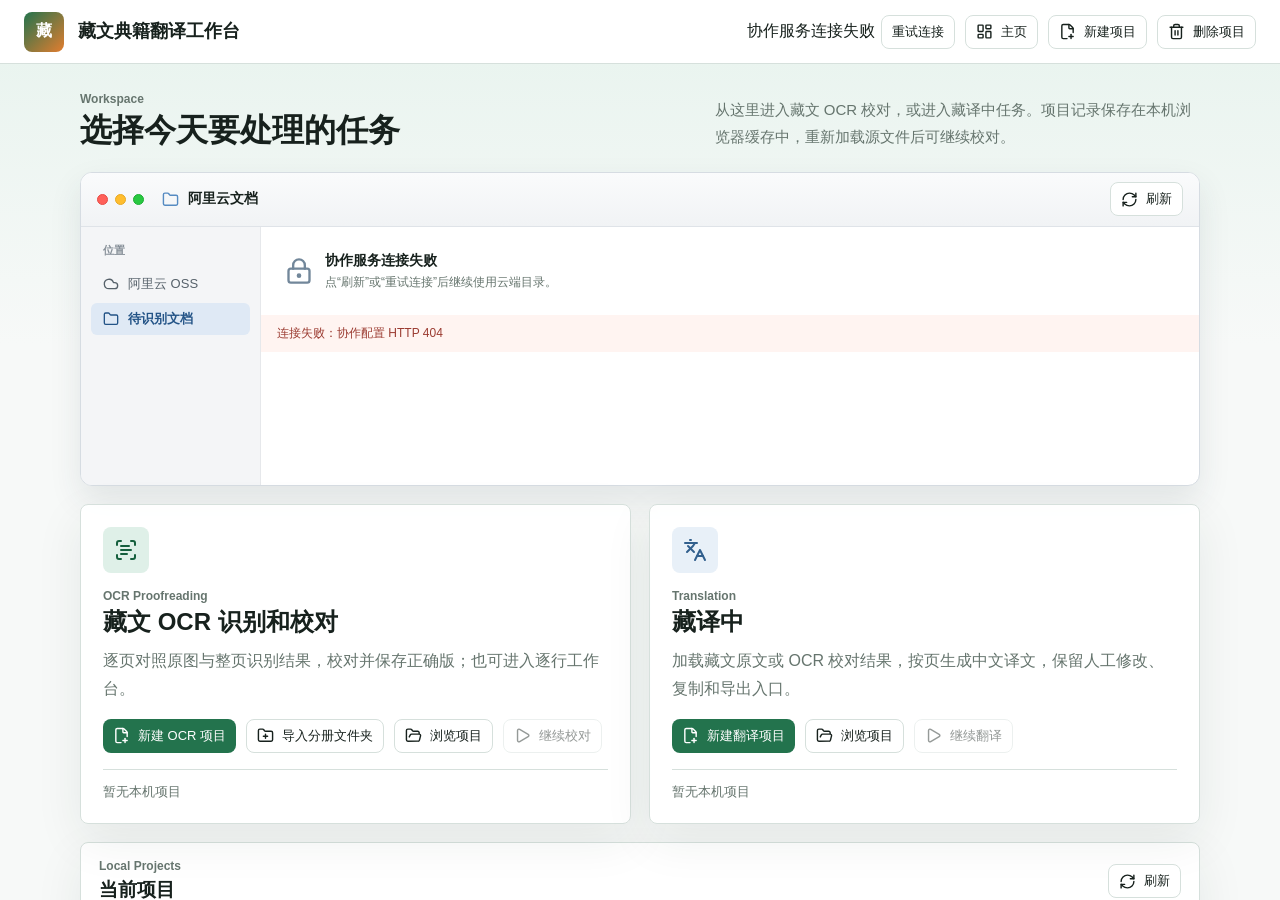
==== commit 36b5b2b6: "feat(translation): embed TB comparison in book workbench" ====
--- a/tibetan-proofreading-app/index.html
+++ b/tibetan-proofreading-app/index.html
@@ -44,10 +44,11 @@
       };
       window.setTimeout(window.__tibetanWorkbenchBootFailure, 90000);
     </script>
-    <link rel="stylesheet" href="./styles.css?v=20261031-cloud-workflow-v1" onerror="window.__tibetanWorkbenchBootFailure()" />
+    <link rel="stylesheet" href="./styles.css?v=20261101-tb-integrated" onerror="window.__tibetanWorkbenchBootFailure()" />
     <script src="./vendor/pdf.min.js" defer></script>
     <script src="./vendor/lucide.min.js" defer></script>
     <script src="./app.js?v=20261031-cloud-workflow-v1" defer onerror="window.__tibetanWorkbenchBootFailure()"></script>
+    <script src="./tb-translation-entry.js?v=20261101-tb-integrated" defer></script>
   </head>
   <body>
     <main class="app-shell ocr-only-mode ai-only-mode">
@@ -67,6 +68,7 @@
             <button id="collabHeaderLogout" class="ghost-button compact" type="button" hidden>退出</button>
             <button id="collaborationRetryButton" class="ghost-button compact" type="button" hidden>重试连接</button>
           </div>
+          <a id="tbTranslationLink" class="primary-button compact tb-translation-entry" href="./tb-translation.html" aria-controls="tbTranslationView" aria-expanded="false">TB 段落对照</a>
           <button id="homeButton" class="ghost-button compact workbench-only-action" type="button">
             <i data-lucide="layout-dashboard"></i>
             <span>主页</span>
@@ -560,6 +562,9 @@
             </div>
           </div>
         </section>
+      </section>
+      <section id="tbTranslationView" class="tb-workspace-view" aria-label="TB 段落翻译对照" hidden>
+        <iframe id="tbTranslationFrame" title="TB 段落翻译对照" loading="lazy"></iframe>
       </section>
     </main>
 
--- a/tibetan-proofreading-app/styles.css
+++ b/tibetan-proofreading-app/styles.css
@@ -60,6 +60,48 @@
   display: grid;
   grid-template-rows: auto auto auto 1fr;
   overflow: hidden;
+}
+
+.app-shell .project-actions .tb-translation-entry {
+  display: none;
+  text-decoration: none;
+}
+
+.app-shell.translation-workflow .project-actions .tb-translation-entry {
+  display: inline-flex;
+}
+
+.app-shell.workbench-mode .tb-workspace-view {
+  grid-row: 4;
+  min-height: 0;
+  overflow: hidden;
+  padding: 8px 14px 10px;
+}
+
+.tb-workspace-view iframe {
+  display: block;
+  width: 100%;
+  height: 100%;
+  min-height: 0;
+  border: 1px solid var(--line);
+  border-radius: 12px;
+  background: var(--surface);
+}
+
+.app-shell.tb-translation-mode .project-actions .tb-translation-entry {
+  background: var(--surface);
+  color: var(--green-deep);
+}
+
+@media (max-width: 950px) {
+  .app-shell.workbench-mode .tb-workspace-view {
+    min-height: calc(100dvh - 120px);
+    padding: 8px;
+  }
+
+  .tb-workspace-view iframe {
+    min-height: calc(100dvh - 140px);
+  }
 }
 
 .translation-feature {
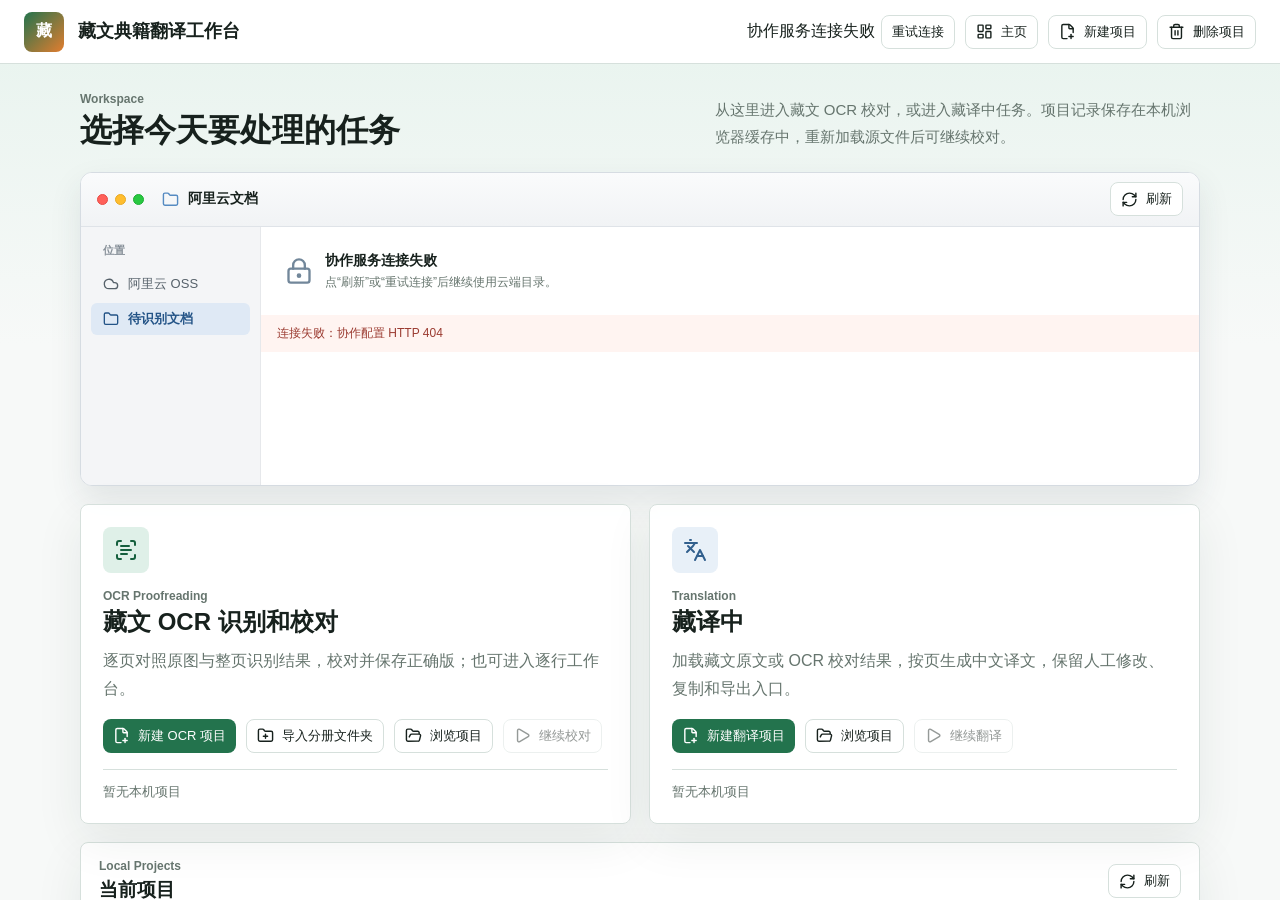
==== commit 1b0211f3: "feat(translation): open TB comparison by default" ====
--- a/tibetan-proofreading-app/index.html
+++ b/tibetan-proofreading-app/index.html
@@ -44,11 +44,11 @@
       };
       window.setTimeout(window.__tibetanWorkbenchBootFailure, 90000);
     </script>
-    <link rel="stylesheet" href="./styles.css?v=20261101-tb-integrated" onerror="window.__tibetanWorkbenchBootFailure()" />
+    <link rel="stylesheet" href="./styles.css?v=20261101-tb-default" onerror="window.__tibetanWorkbenchBootFailure()" />
     <script src="./vendor/pdf.min.js" defer></script>
     <script src="./vendor/lucide.min.js" defer></script>
     <script src="./app.js?v=20261031-cloud-workflow-v1" defer onerror="window.__tibetanWorkbenchBootFailure()"></script>
-    <script src="./tb-translation-entry.js?v=20261101-tb-integrated" defer></script>
+    <script src="./tb-translation-entry.js?v=20261101-tb-default" defer></script>
   </head>
   <body>
     <main class="app-shell ocr-only-mode ai-only-mode">
@@ -68,7 +68,6 @@
             <button id="collabHeaderLogout" class="ghost-button compact" type="button" hidden>退出</button>
             <button id="collaborationRetryButton" class="ghost-button compact" type="button" hidden>重试连接</button>
           </div>
-          <a id="tbTranslationLink" class="primary-button compact tb-translation-entry" href="./tb-translation.html" aria-controls="tbTranslationView" aria-expanded="false">TB 段落对照</a>
           <button id="homeButton" class="ghost-button compact workbench-only-action" type="button">
             <i data-lucide="layout-dashboard"></i>
             <span>主页</span>
--- a/tibetan-proofreading-app/styles.css
+++ b/tibetan-proofreading-app/styles.css
@@ -62,15 +62,6 @@
   overflow: hidden;
 }
 
-.app-shell .project-actions .tb-translation-entry {
-  display: none;
-  text-decoration: none;
-}
-
-.app-shell.translation-workflow .project-actions .tb-translation-entry {
-  display: inline-flex;
-}
-
 .app-shell.workbench-mode .tb-workspace-view {
   grid-row: 4;
   min-height: 0;
@@ -86,11 +77,6 @@
   border: 1px solid var(--line);
   border-radius: 12px;
   background: var(--surface);
-}
-
-.app-shell.tb-translation-mode .project-actions .tb-translation-entry {
-  background: var(--surface);
-  color: var(--green-deep);
 }
 
 @media (max-width: 950px) {
